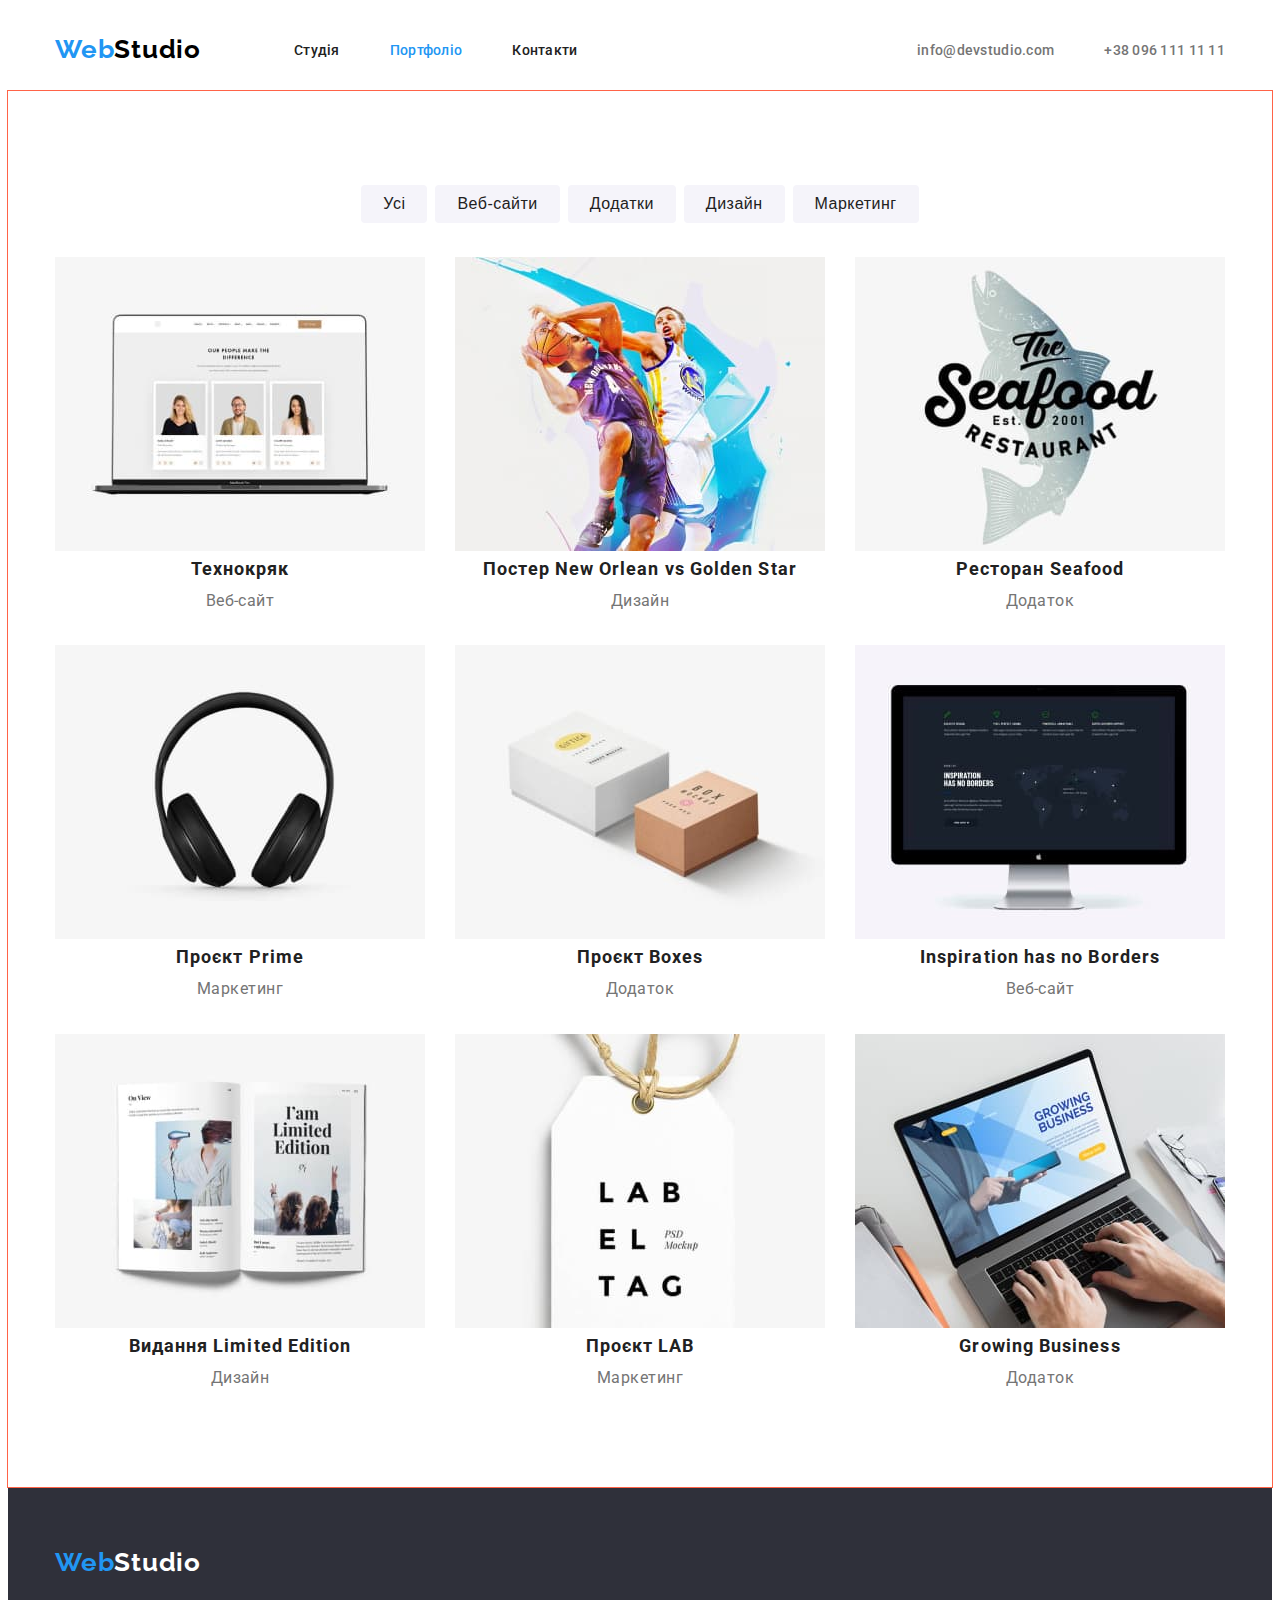
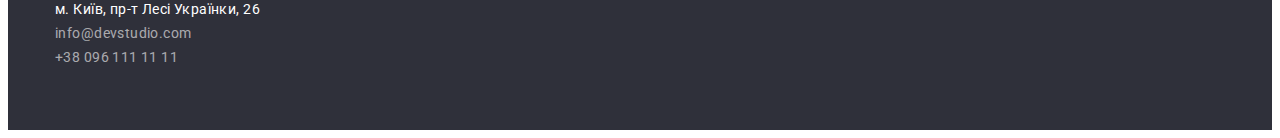
==== portfolio.html @ 8aa102b3 "first" ====
<!DOCTYPE html>
<html lang="en">
  <head>
    <meta charset="UTF-8" />
    <meta http-equiv="X-UA-Compatible" content="IE=edge" />
    <meta name="viewport" content="width=device-width, initial-scale=1.0" />
    <title>Portfolio</title>
    <style>
      @import url('https://fonts.googleapis.com/css2?family=Raleway:wght@700&family=Roboto:wght@400;500;700;900&display=swap');
    </style>
    <link rel="stylesheet" href="./css/style.css" />
  </head>
  <body>
    <!-- HEADER -->
    <header>
      <div class="container upper-flex-container">
        <nav class="navigation">
          <a class="logo-header" href="./test.html" lang="en"
            ><span class="logo-nav">Web</span>Studio</a
          >
          <ul class="nav-list">
            <li class="nav-items"><a class="nav-link" href="./index.html">Студія</a></li>
            <li class="nav-items">
              <a class="nav-link active" href="./portfolio.html">Портфоліо</a>
            </li>
            <li class="nav-items"><a class="nav-link" href="">Контакти</a></li>
          </ul>
        </nav>

        <address class="addres-upper">
          <ul class="addres-list-upper">
            <li class="addres-items-upper">
              <a class="addres-link-upper" href="mailto:info@devstudio.com">info@devstudio.com</a>
            </li>
            <li class="addres-items-upper">
              <a class="addres-link-upper" href="tel:+380961111111">+38 096 111 11 11</a>
            </li>
          </ul>
        </address>
      </div>
    </header>

    <main>
      <section class="section-portfolio">
        <div class="container">
          <ul class="btn-list">
            <li class="btn-items"><button class="btn" type="button">Усі</button></li>
            <li class="btn-items"><button class="btn" type="button">Веб-сайти</button></li>
            <li class="btn-items"><button class="btn" type="button">Додатки</button></li>
            <li class="btn-items"><button class="btn" type="button">Дизайн</button></li>
            <li class="btn-items"><button class="btn" type="button">Маркетинг</button></li>
          </ul>

          <ul class="cards-list">
            <li class="cards-items">
              <img class="cards-img" src="./img/tehnokrak(1).jpg" alt="" width="370">
              <h2 class="cards-header">Технокряк</h2>
              <p class="cards-txt">Веб-сайт</p>
            </li>
            <li class="cards-items">
              <img class="cards-img" src="./img/design(1).jpg" alt="" width="370">
              <h2 class="cards-header">Постер New Orlean vs Golden Star</h2>
              <p class="cards-txt">Дизайн</p>
            </li>
            <li class="cards-items">
              <img class="cards-img" src="./img/app(1).jpg" alt="" width="370">
              <h2 class="cards-header">Ресторан Seafood</h2>
              <p class="cards-txt">Додаток</p>
            </li>
            <li class="cards-items">
              <img class="cards-img" src="./img/marketin(1).jpg" alt="" width="370">
              <h2 class="cards-header">Проєкт Prime</h2>
              <p class="cards-txt">Маркетинг</p>
            </li>
            <li class="cards-items">
              <img class="cards-img" src="./img/box(1).jpg" alt="" width="370">
              <h2 class="cards-header">Проєкт Boxes</h2>
              <p class="cards-txt">Додаток</p>
            </li>
            <li class="cards-items">
              <img class="cards-img" src="./img/web-site(1).jpg" alt="" width="370">
              <h2 class="cards-header">Inspiration has no Borders</h2>
              <p class="cards-txt">Веб-сайт</p>
            </li>
            <li class="cards-items">
              <img class="cards-img" src="./img/book(1).jpg" alt="" width="370">
              <h2 class="cards-header">Видання Limited Edition</h2>
              <p class="cards-txt">Дизайн</p>
            </li>
            <li class="cards-items">
              <img class="cards-img" src="./img/proj(1).jpg" alt="" width="370">
              <h2 class="cards-header">Проєкт LAB</h2>
              <p class="cards-txt">Маркетинг</p>
            </li>
            <li class="cards-items">
              <img class="cards-img" src="./img/laptop(1).jpg" alt="" width="370">
              <h2 class="cards-header">Growing Business</h2>
              <p class="cards-txt">Додаток</p>
            </li>
          </ul>
        </div>
      </section>
    </main>

    <!-- FOOTER -->
    <footer class="footer">
      <div class="container">
        <a class="logo-footer" href="./index.html" lang="en"
          ><span class="logo-lower">Web</span>Studio</a
        >
        <address class="footer-addres">
          <p class="footer-addres-lower">м. Київ, пр-т Лесі Українки, 26</p>
          <ul class="footer-addres-list">
            <li class="footer-addres-items">
              <a class="footer-addres-link" href="mailto:info@devstudio.com">info@devstudio.com</a>
            </li>
            <li class="footer-addres-items">
              <a class="footer-addres-link" href="tel:+380961111111">+38 096 111 11 11</a>
            </li>
          </ul>
        </address>
      </div>
    </footer>
  </body>
</html>
---- css/style.css ----
html {
    box-sizing: border-box;
}
*,
*::before,
*::after {
    box-sizing: border-box;
}
h1,h2,h3,h4,h5,h6,p {
    margin: 0;
}


body {
    font-family: Roboto, sans-serif;
    font-style: normal;

}

ul {
    list-style-type: none;
    margin: 0;
    padding: 0;
}
button {
    margin: 0;
    padding: 0;
}
section {
    outline: 1px solid tomato;
}


:root {
    --main-color: #2196F3;
    --upper-logo-color: #000000;
    --sub-text-color: #757575;
    --main-text-color: #212121;
    --bg-main-color: #2F303A;
    --footer-addres-color: rgba(255, 255, 255, 0.6);
    --white-main-color: #ffffff;
    --bg-team-color: #F5F4FA;
}


.container {
    width: 1200px;
    padding-right: 15px;
    padding-left: 15px;
    margin-left: auto;
    margin-right: auto;
}


.hidden-title {
    position: absolute;
    width: 1px;
    height: 1px;
    margin: -1px;
    border: 0;
    padding: 0;
    white-space: nowrap;
    clip-path: inset(100%);
    clip: rect(0 0 0 0);
    overflow: hidden;
}

/* HEADER */
.logo-header {
    font-family: Raleway, sans-serif;
    font-style: normal;
    font-weight: 700;
    font-size: 26px;
    line-height: 1.2;
    letter-spacing: 0.03em;
    color: var(--upper-logo-color);
    text-decoration: none;
}
.logo-nav {
    font-family: Raleway, sans-serif;
    color: var(--main-color);
}

.upper-flex-container {
    display: flex;
    align-items: center;
}

.navigation {
    display: flex;
    align-items: center;
}

.nav-list {
    margin-left: 93px;
    display: flex;
    gap: 50px;
}
.nav-items {
    padding-top: 32px;
    padding-bottom: 32px;
}
.nav-link {
    text-decoration: none;
    margin: 0;
    font-weight: 500;
    font-size: 14px;
    line-height: 1.2;
    letter-spacing: 0.02em;
    color: var(--main-text-color);
}
.nav-link:focus,
.nav-link:hover {
    color: var(--main-color);
}
.active {
    color: var(--main-color);
}

.addres-upper {
    margin-left: auto;
}
.addres-list-upper {
    display: flex;
    gap: 50px;
}
.addres-items-upper{
    padding-top: 32px;
    padding-bottom: 32px;
}
.addres-link-upper {
    text-decoration: none;
    font-style: normal;
    font-weight: 500;
    font-size: 14px;
    line-height: 1.2;
    letter-spacing: 0.02em;
    color: var(--sub-text-color);
}
.addres-link-upper:focus,
.addres-link-upper:hover{
    color: var(--main-color);
}

/* HERO */
.section-hero {
    padding-top: 200px;
    padding-bottom: 200px;
    text-align: center;
    background: var(--bg-main-color);
}
.hero-title {
    margin-left: auto;
    margin-right: auto;
    margin-bottom: 30px;
    width: 696px;
    font-weight: 900;
    font-size: 44px;
    line-height: 1.5;
    letter-spacing: 0.06em;
    text-transform: uppercase;
    color: var(--white-main-color);
}
.hero-btn:focus,
.hero-btn {
    width: 216px;
    height: 50px;
    background-color: var(--main-color);
    color: var(--white-main-color);
    font-weight: 700;
    font-size: 16px;
    line-height: 1.8;
    letter-spacing: 0.06em;
    border-radius: 4px;
    cursor: pointer;
    border: none;
}

/* benefits */
.section-benefits {
    padding-top: 94px;
    padding-bottom: 94px;
}
.benefits-list {
    display: flex;
    gap: 30px ;
}

/* activity */
.section-activity {
    padding-bottom: 94px;
    text-align: center;
}
.activity-header {
    margin-bottom: 50px;
    font-weight: 700;
    font-size: 36px;
    line-height: 1.2;
    letter-spacing: 0.03em;
    color: var(--main-text-color);
}
.activity-list {
    display: flex;
    gap: 30px;
}
.activity-img{
    display: block;
    width: 100%;
    height: auto;
}


/* team */
.section-team {
    padding-top: 94px;
    padding-bottom: 94px;
    background-color: var(--bg-team-color);
}
.team-header {
    margin-bottom: 50px;
    text-align: center;
    font-weight: 700;
    font-size: 36px;
    line-height: 1.2;
    letter-spacing: 0.03em;
    color: var(--main-text-color);
}
.team-list {
    display: flex;
    gap: 30px;
}
.team-items {
    text-align: center;
}
.team-subheader {
    font-weight: 500;
    font-size: 16px;
    line-height: 1.2;
    letter-spacing: 0.03em;
    color: var(--main-text-color);
}
.team-txt {
    font-weight: 400;
    font-size: 16px;
    line-height: 1.2;
    letter-spacing: 0.03em;
    color: var(--sub-text-color);
}
.team-img {
    display: block;
    width: 100%;
    height: auto;
}

/* footer */
.footer {
    padding-top: 60px;
    padding-bottom: 60px;
    background: var(--bg-main-color);
}
.logo-footer {
    display: inline-block;
    margin-bottom: 20px;
    font-family: Raleway, sans-serif;
    font-style: normal;
    font-weight: 700;
    font-size: 26px;
    line-height: 1.2;
    letter-spacing: 0.03em;
    color: var(--white-main-color);
    text-decoration: none;
}
.logo-lower {
    font-family: Raleway, sans-serif;
    color: var(--main-color);
}
.footer-addres-lower {
    font-style: normal;
    font-weight: 400;
    font-size: 14px;
    line-height: 1.7;
    letter-spacing: 0.03em;
    color: var(--white-main-color);
}
.footer-addres-lower:focus
.footer-addres-lower:hover{
    color: var(--main-color);
}

.footer-addres-link {
    font-style: normal;
    text-decoration: none;
    font-weight: 400;
    font-size: 14px;
    line-height: 1.7;
    letter-spacing: 0.03em;
    color: var(--footer-addres-color);
}
.footer-addres-link:focus,
.footer-addres-link:hover{
    color: var(--main-color);
}


/* PORTFOLIO */
.section-portfolio {
    padding-top: 94px;
    padding-bottom: 94px;
}
/* BTN */
.btn-list {
    margin-bottom: 34px;
    display: flex;
    justify-content: center;
    gap: 8px;
}
.btn {
    padding: 6px 22px 6px 22px;
    background: var(--bg-team-color);
    border-radius: 4px;
    border: none;
    cursor: pointer;
    font-weight: 500;
    font-size: 16px;
    line-height: 1.6;
    text-align: center;
    letter-spacing: 0.03em;
    color: var(--main-text-color);
}
.btn:focus,
.btn:hover {
    background: var(--main-color);
    color: var(--white-main-color);
}
/* CARDS */
.cards-list {
    display: flex;
    gap: 30px;
    flex-wrap: wrap;
}
.cards-items {
    text-align: center;
    width: 370px;
}
.cards-img {
    display: block;
    width: 100%;
    height: auto;
}
.cards-header {
    font-weight: 700;
    font-size: 18px;
    line-height: 2;
    letter-spacing: 0.06em;
    color: var(--main-text-color)
}
.cards-txt {
    font-weight: 400;
    font-size: 16px;
    line-height: 1.8;
    letter-spacing: 0.03em;
    color: var(--sub-text-color);
}
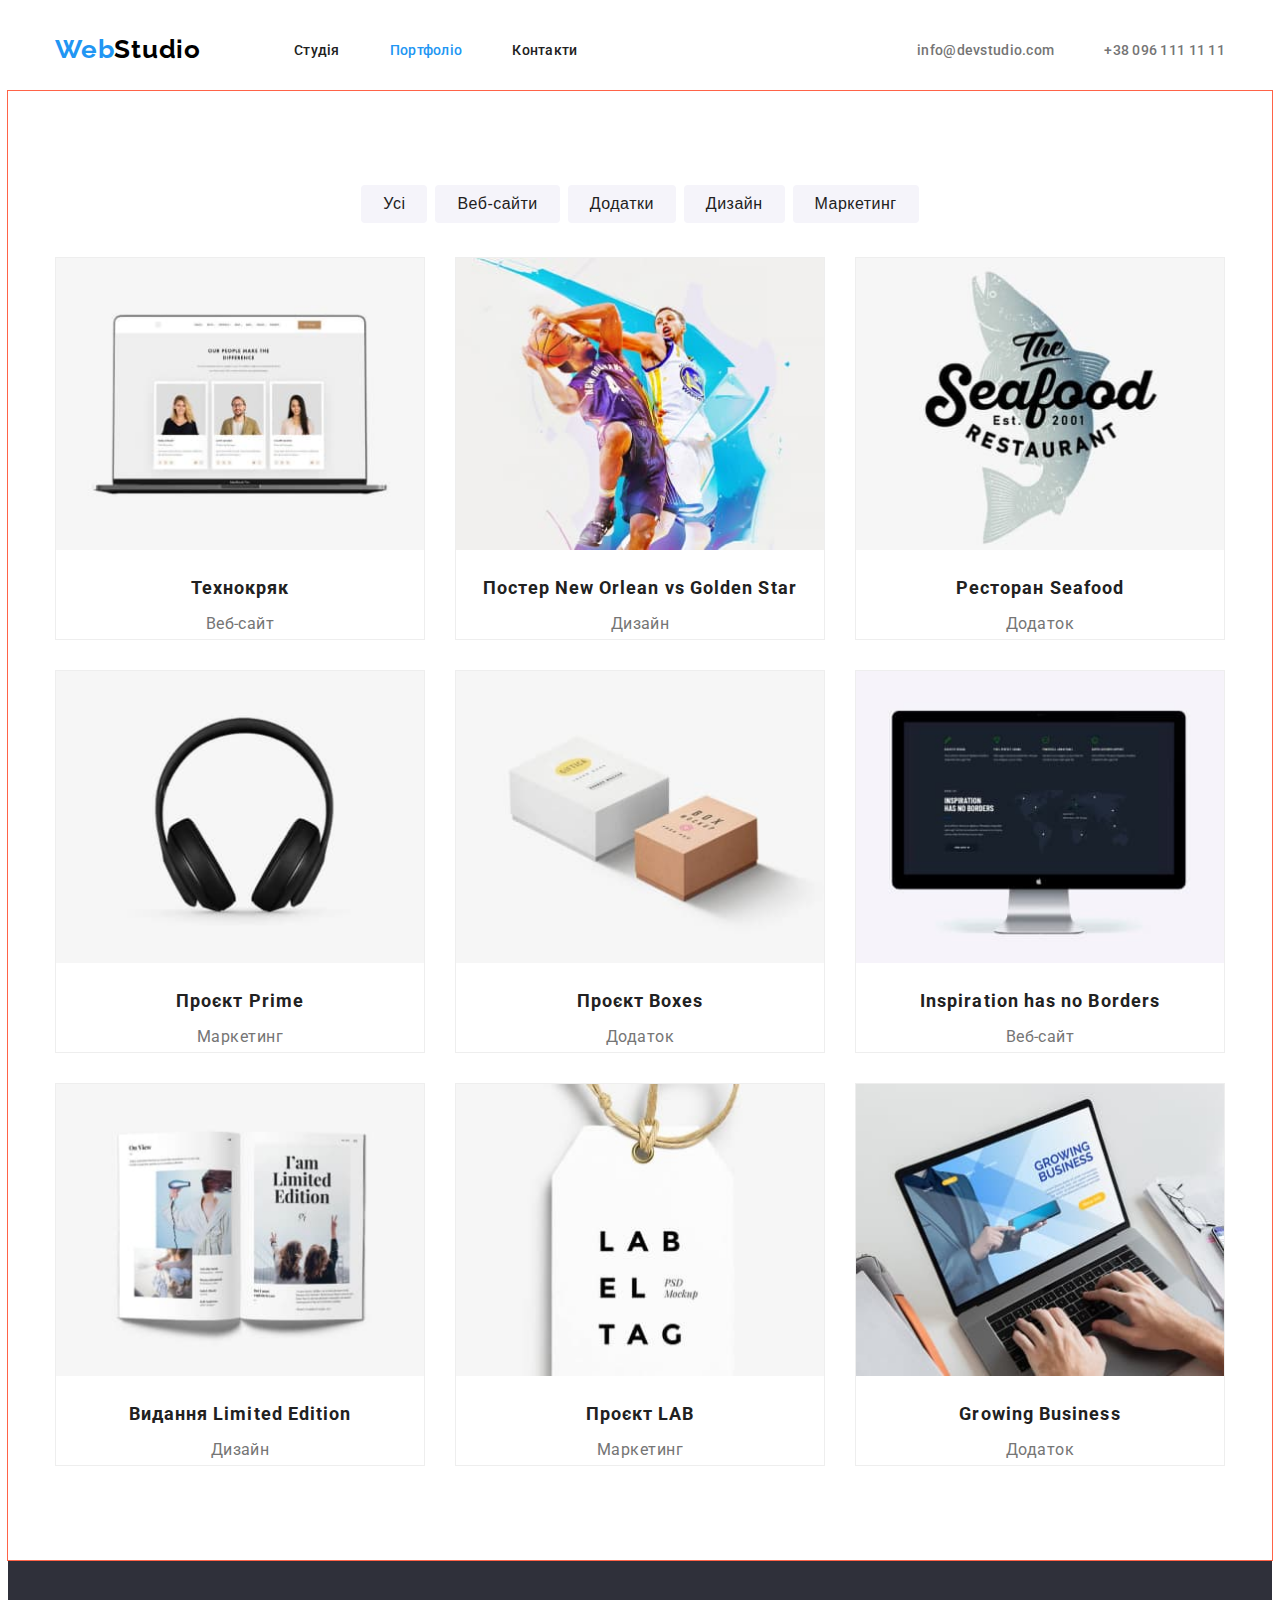
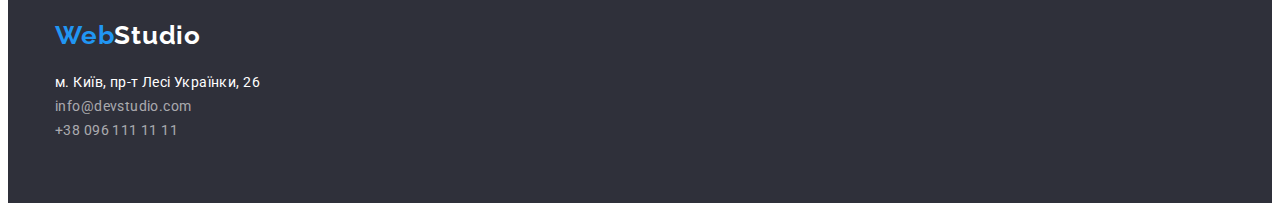
==== commit 6a9c5162: "wrapper" ====
--- a/portfolio.html
+++ b/portfolio.html
@@ -53,49 +53,67 @@
 
           <ul class="cards-list">
             <li class="cards-items">
-              <img class="cards-img" src="./img/tehnokrak(1).jpg" alt="" width="370">
-              <h2 class="cards-header">Технокряк</h2>
-              <p class="cards-txt">Веб-сайт</p>
+              <img class="cards-img" src="./img/tehnokrak(1).jpg" alt="" width="370" />
+              <div class="cards-wrapper">
+                <h2 class="cards-header">Технокряк</h2>
+                <p class="cards-txt">Веб-сайт</p>
+              </div>
             </li>
             <li class="cards-items">
-              <img class="cards-img" src="./img/design(1).jpg" alt="" width="370">
-              <h2 class="cards-header">Постер New Orlean vs Golden Star</h2>
-              <p class="cards-txt">Дизайн</p>
+              <img class="cards-img" src="./img/design(1).jpg" alt="" width="370" />
+              <div class="cards-wrapper">
+                <h2 class="cards-header">Постер New Orlean vs Golden Star</h2>
+                <p class="cards-txt">Дизайн</p>
+              </div>
             </li>
             <li class="cards-items">
-              <img class="cards-img" src="./img/app(1).jpg" alt="" width="370">
-              <h2 class="cards-header">Ресторан Seafood</h2>
-              <p class="cards-txt">Додаток</p>
+              <img class="cards-img" src="./img/app(1).jpg" alt="" width="370" />
+              <div class="cards-wrapper">
+                <h2 class="cards-header">Ресторан Seafood</h2>
+                <p class="cards-txt">Додаток</p>
+              </div>
             </li>
             <li class="cards-items">
-              <img class="cards-img" src="./img/marketin(1).jpg" alt="" width="370">
-              <h2 class="cards-header">Проєкт Prime</h2>
-              <p class="cards-txt">Маркетинг</p>
+              <img class="cards-img" src="./img/marketin(1).jpg" alt="" width="370" />
+              <div class="cards-wrapper">
+                <h2 class="cards-header">Проєкт Prime</h2>
+                <p class="cards-txt">Маркетинг</p>
+              </div>
             </li>
             <li class="cards-items">
-              <img class="cards-img" src="./img/box(1).jpg" alt="" width="370">
-              <h2 class="cards-header">Проєкт Boxes</h2>
-              <p class="cards-txt">Додаток</p>
+              <img class="cards-img" src="./img/box(1).jpg" alt="" width="370" />
+              <div class="cards-wrapper">
+                <h2 class="cards-header">Проєкт Boxes</h2>
+                <p class="cards-txt">Додаток</p>
+              </div>
             </li>
             <li class="cards-items">
-              <img class="cards-img" src="./img/web-site(1).jpg" alt="" width="370">
-              <h2 class="cards-header">Inspiration has no Borders</h2>
-              <p class="cards-txt">Веб-сайт</p>
+              <img class="cards-img" src="./img/web-site(1).jpg" alt="" width="370" />
+              <div class="cards-wrapper">
+                <h2 class="cards-header">Inspiration has no Borders</h2>
+                <p class="cards-txt">Веб-сайт</p>
+              </div>
             </li>
             <li class="cards-items">
-              <img class="cards-img" src="./img/book(1).jpg" alt="" width="370">
-              <h2 class="cards-header">Видання Limited Edition</h2>
-              <p class="cards-txt">Дизайн</p>
+              <img class="cards-img" src="./img/book(1).jpg" alt="" width="370" />
+              <div class="cards-wrapper">
+                <h2 class="cards-header">Видання Limited Edition</h2>
+                <p class="cards-txt">Дизайн</p>
+              </div>
             </li>
             <li class="cards-items">
-              <img class="cards-img" src="./img/proj(1).jpg" alt="" width="370">
-              <h2 class="cards-header">Проєкт LAB</h2>
-              <p class="cards-txt">Маркетинг</p>
+              <img class="cards-img" src="./img/proj(1).jpg" alt="" width="370" />
+              <div class="cards-wrapper">
+                <h2 class="cards-header">Проєкт LAB</h2>
+                <p class="cards-txt">Маркетинг</p>
+              </div>
             </li>
             <li class="cards-items">
-              <img class="cards-img" src="./img/laptop(1).jpg" alt="" width="370">
-              <h2 class="cards-header">Growing Business</h2>
-              <p class="cards-txt">Додаток</p>
+              <img class="cards-img" src="./img/laptop(1).jpg" alt="" width="370" />
+              <div class="cards-wrapper">
+                <h2 class="cards-header">Growing Business</h2>
+                <p class="cards-txt">Додаток</p>
+              </div>
             </li>
           </ul>
         </div>
--- a/css/style.css
+++ b/css/style.css
@@ -40,6 +40,7 @@
     --footer-addres-color: rgba(255, 255, 255, 0.6);
     --white-main-color: #ffffff;
     --bg-team-color: #F5F4FA;
+    --hero-bg-color: #C4C4C4;
 }
 
 
@@ -147,7 +148,8 @@
     padding-top: 200px;
     padding-bottom: 200px;
     text-align: center;
-    background: var(--bg-main-color);
+    background: url(../img/mainBg.jpg);
+    background-color: var(--hero-bg-color);
 }
 .hero-title {
     margin-left: auto;
@@ -229,8 +231,16 @@
     display: flex;
     gap: 30px;
 }
+.team-wrapper {
+    padding-top: 30px;
+}
 .team-items {
-    text-align: center;
+    border-radius: 0px 0px 4px 4px;
+    box-shadow: 0px 1px 3px rgba(0, 0, 0, 0.12),
+    0px 1px 1px rgba(0, 0, 0, 0.14),
+    0px 2px 1px rgba(0, 0, 0, 0.2);
+    text-align: center;
+    background: var(--white-main-color);
 }
 .team-subheader {
     font-weight: 500;
@@ -240,6 +250,7 @@
     color: var(--main-text-color);
 }
 .team-txt {
+    margin-top: 10px;
     font-weight: 400;
     font-size: 16px;
     line-height: 1.2;
@@ -339,8 +350,12 @@
     flex-wrap: wrap;
 }
 .cards-items {
+    border: 1px solid #EEEEEE;
     text-align: center;
     width: 370px;
+}
+.cards-wrapper {
+    padding-top: 20px;
 }
 .cards-img {
     display: block;
@@ -355,6 +370,7 @@
     color: var(--main-text-color)
 }
 .cards-txt {
+    margin-top: 4px;
     font-weight: 400;
     font-size: 16px;
     line-height: 1.8;
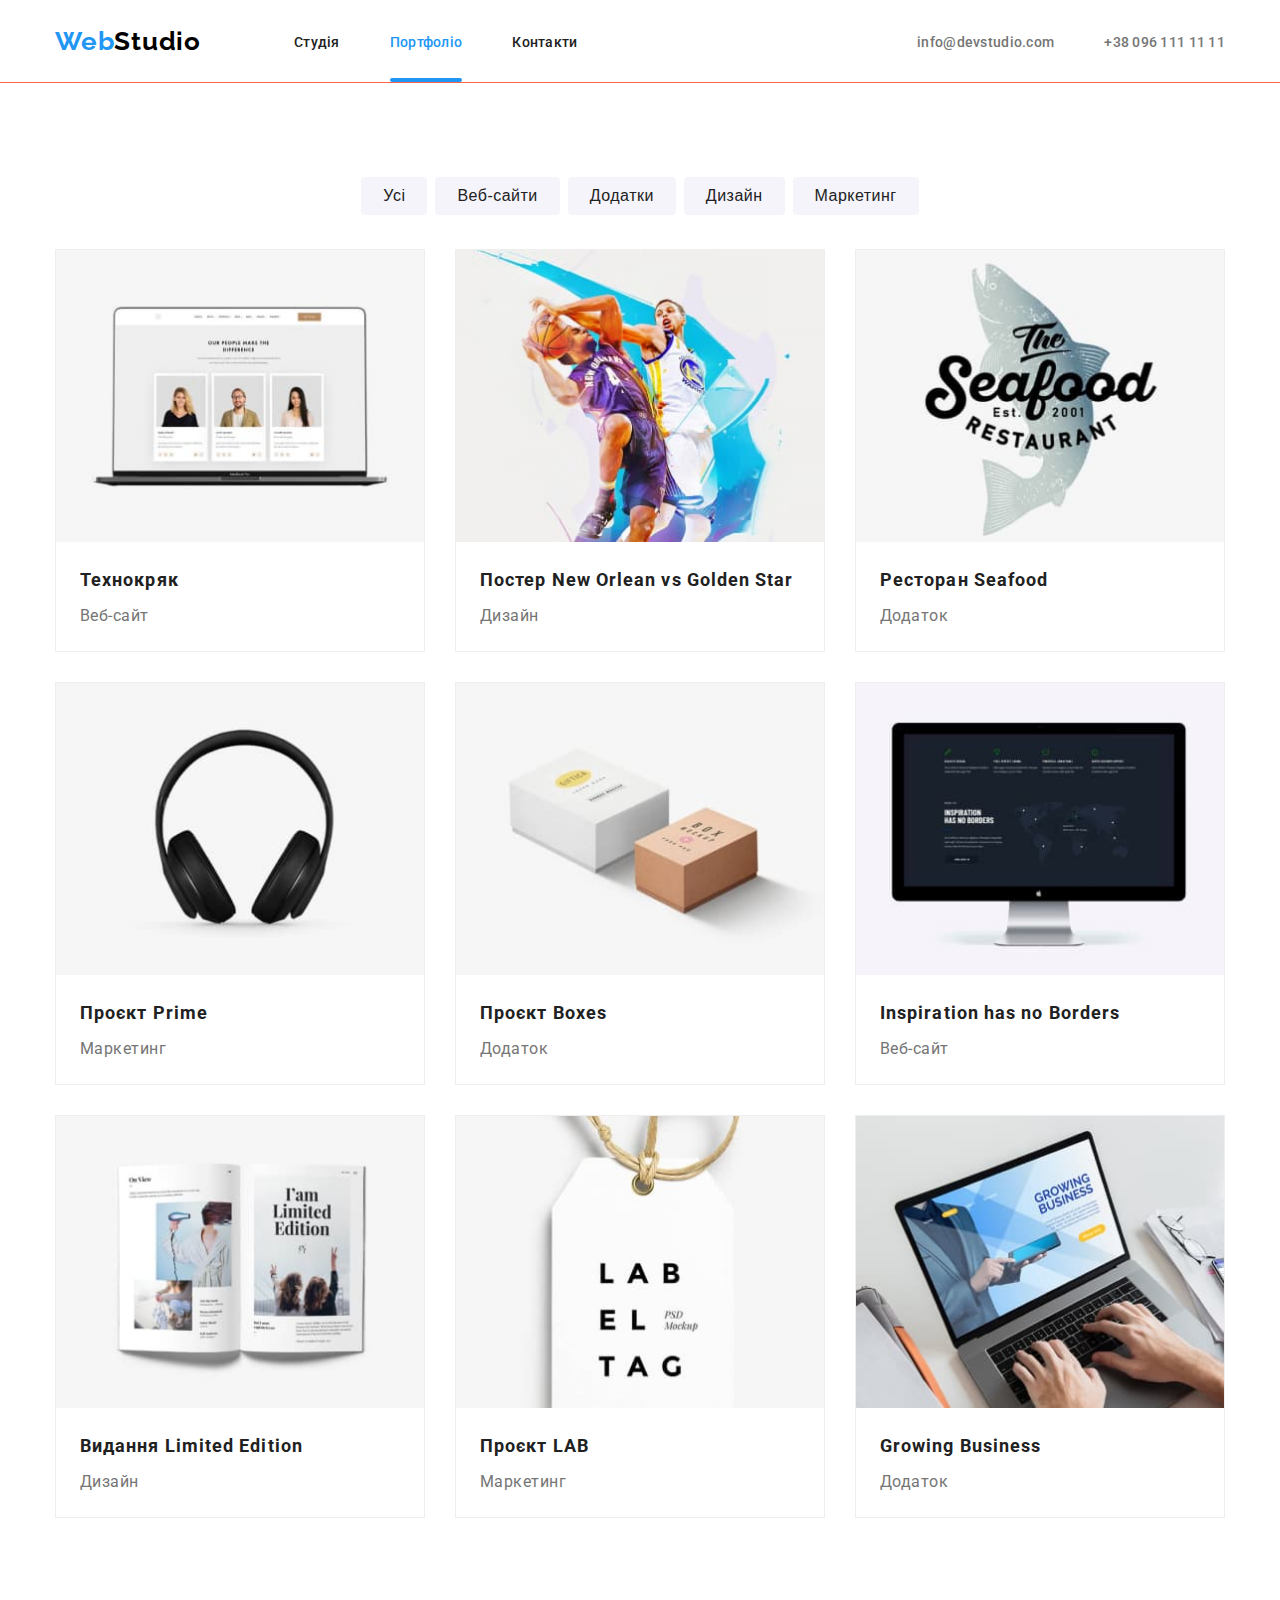
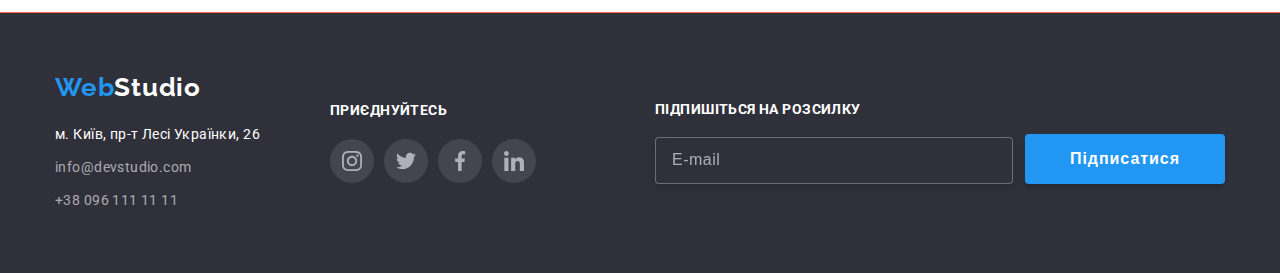
==== commit 5c85fea4: "22:02" ====
--- a/portfolio.html
+++ b/portfolio.html
@@ -122,21 +122,67 @@
 
     <!-- FOOTER -->
     <footer class="footer">
-      <div class="container">
-        <a class="logo-footer" href="./index.html" lang="en"
-          ><span class="logo-lower">Web</span>Studio</a
-        >
-        <address class="footer-addres">
-          <p class="footer-addres-lower">м. Київ, пр-т Лесі Українки, 26</p>
-          <ul class="footer-addres-list">
-            <li class="footer-addres-items">
-              <a class="footer-addres-link" href="mailto:info@devstudio.com">info@devstudio.com</a>
+      <div class="container footer-container">
+        <div class="addres-wrapper">
+          <a class="logo-footer" href="./index.html" lang="en"
+            ><span class="logo-lower">Web</span>Studio</a
+          >
+          <address class="footer-addres">
+            <p class="footer-addres-lower">м. Київ, пр-т Лесі Українки, 26</p>
+            <ul class="footer-addres-list">
+              <li class="footer-addres-items">
+                <a class="footer-addres-link" href="mailto:info@devstudio.com"
+                  >info@devstudio.com</a
+                >
+              </li>
+              <li class="footer-addres-items">
+                <a class="footer-addres-link" href="tel:+380961111111">+38 096 111 11 11</a>
+              </li>
+            </ul>
+          </address>
+        </div>
+
+        <div class="social-wrapper">
+          <p class="social-header">приєднуйтесь</p>
+          <ul class="icon-list">
+            <li class="icon-items">
+              <a class="icon-linck" href="">
+                <svg class="icon-svg">
+                  <use href="./img/symbol-defs.svg#icon-instagram-1"></use>
+                </svg>
+              </a>
             </li>
-            <li class="footer-addres-items">
-              <a class="footer-addres-link" href="tel:+380961111111">+38 096 111 11 11</a>
+            <li class="icon-items">
+              <a class="icon-linck" href="">
+                <svg class="icon-svg">
+                  <use href="./img/symbol-defs.svg#icon-twitter-1"></use>
+                </svg>
+              </a>
+            </li>
+            <li class="icon-items">
+              <a class="icon-linck" href="">
+                <svg class="icon-svg">
+                  <use href="./img/symbol-defs.svg#icon-facebook-1"></use>
+                </svg>
+              </a>
+            </li>
+            <li class="icon-items">
+              <a class="icon-linck" href="">
+                <svg class="icon-svg">
+                  <use href="./img/symbol-defs.svg#icon-linkedin-1"></use>
+                </svg>
+              </a>
             </li>
           </ul>
-        </address>
+        </div>
+
+        <div class="form-wrapper">
+          <div class="modal-mail block">
+            <label class="label-form" for="mail">Підпишіться на розсилку</label>
+            <input class="input-form" type="email" name="mail" id="mail" placeholder="E-mail" />
+          </div>
+          <button class="form-btn" type="submit">Підписатися</button>
+        </div>
       </div>
     </footer>
   </body>
--- a/css/style.css
+++ b/css/style.css
@@ -1,384 +1,668 @@
 html {
-    box-sizing: border-box;
-}
+  box-sizing: border-box;
+}
+
 *,
 *::before,
 *::after {
-    box-sizing: border-box;
-}
-h1,h2,h3,h4,h5,h6,p {
-    margin: 0;
+  box-sizing: border-box;
+}
+
+h1,
+h2,
+h3,
+h4,
+h5,
+h6,
+p {
+  margin: 0;
 }
 
 
 body {
-    font-family: Roboto, sans-serif;
-    font-style: normal;
+  font-family: Roboto, sans-serif;
+  font-style: normal;
+  margin: 0;
 
 }
 
 ul {
-    list-style-type: none;
-    margin: 0;
-    padding: 0;
-}
+  list-style-type: none;
+  margin: 0;
+  padding: 0;
+}
+
 button {
-    margin: 0;
-    padding: 0;
-}
+  margin: 0;
+  padding: 0;
+}
+
 section {
-    outline: 1px solid tomato;
+  outline: 1px solid tomato;
 }
 
 
 :root {
-    --main-color: #2196F3;
-    --upper-logo-color: #000000;
-    --sub-text-color: #757575;
-    --main-text-color: #212121;
-    --bg-main-color: #2F303A;
-    --footer-addres-color: rgba(255, 255, 255, 0.6);
-    --white-main-color: #ffffff;
-    --bg-team-color: #F5F4FA;
-    --hero-bg-color: #C4C4C4;
+  --main-color: #2196F3;
+  --upper-logo-color: #000000;
+  --sub-text-color: #757575;
+  --main-text-color: #212121;
+  --bg-main-color: #2F303A;
+  --footer-addres-color: rgba(255, 255, 255, 0.6);
+  --white-main-color: #ffffff;
+  --bg-team-color: #F5F4FA;
+  --hero-bg-color: #C4C4C4;
+  --backdrop-bg-color: rgba(0, 0, 0, 0.2);
+  --hover-btn-color: #188CE8;
+  --icon-colr: #afb1b8;
+  --footer-bg-svg: rgba(255, 255, 255, 0.1);
 }
 
 
 .container {
-    width: 1200px;
-    padding-right: 15px;
-    padding-left: 15px;
-    margin-left: auto;
-    margin-right: auto;
+  width: 1200px;
+  padding-right: 15px;
+  padding-left: 15px;
+  margin-left: auto;
+  margin-right: auto;
 }
 
 
 .hidden-title {
-    position: absolute;
-    width: 1px;
-    height: 1px;
-    margin: -1px;
-    border: 0;
-    padding: 0;
-    white-space: nowrap;
-    clip-path: inset(100%);
-    clip: rect(0 0 0 0);
-    overflow: hidden;
+  position: absolute;
+  width: 1px;
+  height: 1px;
+  margin: -1px;
+  border: 0;
+  padding: 0;
+  white-space: nowrap;
+  clip-path: inset(100%);
+  clip: rect(0 0 0 0);
+  overflow: hidden;
 }
 
 /* HEADER */
 .logo-header {
-    font-family: Raleway, sans-serif;
-    font-style: normal;
-    font-weight: 700;
-    font-size: 26px;
-    line-height: 1.2;
-    letter-spacing: 0.03em;
-    color: var(--upper-logo-color);
-    text-decoration: none;
-}
+  font-family: Raleway, sans-serif;
+  font-style: normal;
+  font-weight: 700;
+  font-size: 26px;
+  line-height: 1.2;
+  letter-spacing: 0.03em;
+  color: var(--upper-logo-color);
+  text-decoration: none;
+}
+
 .logo-nav {
-    font-family: Raleway, sans-serif;
-    color: var(--main-color);
+  font-family: Raleway, sans-serif;
+  color: var(--main-color);
 }
 
 .upper-flex-container {
-    display: flex;
-    align-items: center;
+  display: flex;
+  align-items: center;
 }
 
 .navigation {
-    display: flex;
-    align-items: center;
+  display: flex;
+  align-items: center;
 }
 
 .nav-list {
-    margin-left: 93px;
-    display: flex;
-    gap: 50px;
-}
-.nav-items {
-    padding-top: 32px;
-    padding-bottom: 32px;
-}
+  margin-left: 93px;
+  display: flex;
+  gap: 50px;
+}
+
 .nav-link {
-    text-decoration: none;
-    margin: 0;
-    font-weight: 500;
-    font-size: 14px;
-    line-height: 1.2;
-    letter-spacing: 0.02em;
-    color: var(--main-text-color);
-}
+  position: relative;
+  padding-top: 32px;
+  padding-bottom: 32px;
+  text-decoration: none;
+  margin: 0;
+  font-weight: 500;
+  font-size: 14px;
+  line-height: 1.2;
+  letter-spacing: 0.02em;
+  color: var(--main-text-color);
+}
+.active::before {
+  content:'';
+  position: absolute;
+  width: 100%;
+  height: 4px;
+  bottom: 0;
+  left: 0;
+  background: var(--main-color);
+  border-radius: 2px;
+}
+
 .nav-link:focus,
 .nav-link:hover {
-    color: var(--main-color);
-}
+  color: var(--main-color);
+}
+
 .active {
-    color: var(--main-color);
+  color: var(--main-color);
 }
 
 .addres-upper {
-    margin-left: auto;
-}
+  margin-left: auto;
+}
+
 .addres-list-upper {
-    display: flex;
-    gap: 50px;
-}
-.addres-items-upper{
-    padding-top: 32px;
-    padding-bottom: 32px;
-}
+  display: flex;
+  gap: 50px;
+}
+
+.addres-items-upper {
+  padding-top: 32px;
+  padding-bottom: 32px;
+}
+
 .addres-link-upper {
-    text-decoration: none;
-    font-style: normal;
-    font-weight: 500;
-    font-size: 14px;
-    line-height: 1.2;
-    letter-spacing: 0.02em;
-    color: var(--sub-text-color);
-}
+  text-decoration: none;
+  font-style: normal;
+  font-weight: 500;
+  font-size: 14px;
+  line-height: 1.2;
+  letter-spacing: 0.02em;
+  color: var(--sub-text-color);
+}
+
 .addres-link-upper:focus,
-.addres-link-upper:hover{
-    color: var(--main-color);
+.addres-link-upper:hover {
+  color: var(--main-color);
 }
 
 /* HERO */
-.section-hero {
-    padding-top: 200px;
-    padding-bottom: 200px;
-    text-align: center;
-    background: url(../img/mainBg.jpg);
-    background-color: var(--hero-bg-color);
-}
+.section-hero{
+  max-width: 1600px;
+  margin: 0 auto;
+  padding-top: 200px;
+  padding-bottom: 200px;
+  text-align: center;
+  background: url(../img/mainBg.jpg);
+  background-repeat: no-repeat;
+  background-position: center;
+  background-size: cover;
+  background-color: var(--hero-bg-color);
+}
+
 .hero-title {
-    margin-left: auto;
-    margin-right: auto;
-    margin-bottom: 30px;
-    width: 696px;
-    font-weight: 900;
-    font-size: 44px;
-    line-height: 1.5;
-    letter-spacing: 0.06em;
-    text-transform: uppercase;
-    color: var(--white-main-color);
-}
+  margin-left: auto;
+  margin-right: auto;
+  margin-bottom: 30px;
+  width: 696px;
+  font-weight: 900;
+  font-size: 44px;
+  line-height: 1.5;
+  letter-spacing: 0.06em;
+  text-transform: uppercase;
+  color: var(--white-main-color);
+}
+
 .hero-btn:focus,
+.hero-btn:hover {
+  background: var(--hover-btn-color);
+}
 .hero-btn {
-    width: 216px;
-    height: 50px;
-    background-color: var(--main-color);
-    color: var(--white-main-color);
-    font-weight: 700;
-    font-size: 16px;
-    line-height: 1.8;
-    letter-spacing: 0.06em;
-    border-radius: 4px;
-    cursor: pointer;
-    border: none;
+  width: 216px;
+  height: 50px;
+  background-color: var(--main-color);
+  color: var(--white-main-color);
+  font-weight: 700;
+  font-size: 16px;
+  line-height: 1.8;
+  letter-spacing: 0.06em;
+  border-radius: 4px;
+  cursor: pointer;
+  border: none;
 }
 
 /* benefits */
 .section-benefits {
-    padding-top: 94px;
-    padding-bottom: 94px;
-}
+  padding-top: 94px;
+  padding-bottom: 94px;
+}
+
 .benefits-list {
-    display: flex;
-    gap: 30px ;
+  display: flex;
+  gap: 30px;
 }
 
 /* activity */
 .section-activity {
-    padding-bottom: 94px;
-    text-align: center;
-}
+  padding-bottom: 94px;
+  text-align: center;
+}
+
 .activity-header {
-    margin-bottom: 50px;
-    font-weight: 700;
-    font-size: 36px;
-    line-height: 1.2;
-    letter-spacing: 0.03em;
-    color: var(--main-text-color);
-}
+  margin-bottom: 50px;
+  font-weight: 700;
+  font-size: 36px;
+  line-height: 1.2;
+  letter-spacing: 0.03em;
+  color: var(--main-text-color);
+}
+
 .activity-list {
-    display: flex;
-    gap: 30px;
-}
-.activity-img{
-    display: block;
-    width: 100%;
-    height: auto;
+  display: flex;
+  gap: 30px;
+}
+
+.activity-img {
+  display: block;
+  width: 100%;
+  height: auto;
 }
 
 
 /* team */
 .section-team {
-    padding-top: 94px;
-    padding-bottom: 94px;
-    background-color: var(--bg-team-color);
-}
+  padding-top: 94px;
+  padding-bottom: 94px;
+  background-color: var(--bg-team-color);
+}
+
 .team-header {
-    margin-bottom: 50px;
-    text-align: center;
-    font-weight: 700;
-    font-size: 36px;
-    line-height: 1.2;
-    letter-spacing: 0.03em;
-    color: var(--main-text-color);
-}
+  margin-bottom: 50px;
+  text-align: center;
+  font-weight: 700;
+  font-size: 36px;
+  line-height: 1.2;
+  letter-spacing: 0.03em;
+  color: var(--main-text-color);
+}
+
 .team-list {
-    display: flex;
-    gap: 30px;
-}
+  display: flex;
+  gap: 30px;
+}
+
 .team-wrapper {
-    padding-top: 30px;
-}
+  padding: 30px 32px 30px 32px;
+}
+
+.team-img {
+  display: block;
+  width: 100%;
+  height: auto;
+}
+
 .team-items {
-    border-radius: 0px 0px 4px 4px;
-    box-shadow: 0px 1px 3px rgba(0, 0, 0, 0.12),
+  border-radius: 0px 0px 4px 4px;
+  box-shadow: 0px 1px 3px rgba(0, 0, 0, 0.12),
     0px 1px 1px rgba(0, 0, 0, 0.14),
     0px 2px 1px rgba(0, 0, 0, 0.2);
-    text-align: center;
-    background: var(--white-main-color);
-}
+  text-align: center;
+  background: var(--white-main-color);
+}
+
 .team-subheader {
-    font-weight: 500;
-    font-size: 16px;
-    line-height: 1.2;
-    letter-spacing: 0.03em;
-    color: var(--main-text-color);
-}
+  font-weight: 500;
+  font-size: 16px;
+  line-height: 1.2;
+  letter-spacing: 0.03em;
+  color: var(--main-text-color);
+}
+
 .team-txt {
-    margin-top: 10px;
-    font-weight: 400;
-    font-size: 16px;
-    line-height: 1.2;
-    letter-spacing: 0.03em;
-    color: var(--sub-text-color);
-}
-.team-img {
-    display: block;
-    width: 100%;
-    height: auto;
-}
+  margin-top: 10px;
+  font-weight: 400;
+  font-size: 16px;
+  line-height: 1.2;
+  letter-spacing: 0.03em;
+  color: var(--sub-text-color);
+}
+
+.team-icon-list {
+  margin-top: 16px;
+  display: flex;
+  gap: 10px;
+  justify-content: center;
+  align-items: center;
+}
+.icon-linck {
+  display: flex;
+  justify-content: center;
+  align-items: center;
+  width: 44px;
+  height: 44px;
+  border-radius: 50%;
+  color: var(--icon-colr);
+  /* background-color: var(--white-main-color); */
+}
+.icon-linck:focus,
+.icon-linck:hover {
+  background-color: var(--main-color);
+  color: var(--white-main-color);
+}
+
+.icon-svg {
+  width: 20px;
+  height: 20px;
+  fill: currentColor;
+}
+
+
 
 /* footer */
 .footer {
-    padding-top: 60px;
-    padding-bottom: 60px;
-    background: var(--bg-main-color);
-}
+  padding-top: 60px;
+  padding-bottom: 60px;
+  background: var(--bg-main-color);
+}
+.footer-container {
+  display: flex;
+  align-items: center;
+}
+
 .logo-footer {
-    display: inline-block;
-    margin-bottom: 20px;
-    font-family: Raleway, sans-serif;
-    font-style: normal;
-    font-weight: 700;
-    font-size: 26px;
-    line-height: 1.2;
-    letter-spacing: 0.03em;
-    color: var(--white-main-color);
-    text-decoration: none;
-}
+  display: inline-block;
+  font-family: Raleway, sans-serif;
+  font-style: normal;
+  font-weight: 700;
+  font-size: 26px;
+  line-height: 1.2;
+  letter-spacing: 0.03em;
+  color: var(--white-main-color);
+  text-decoration: none;
+}
+
 .logo-lower {
-    font-family: Raleway, sans-serif;
-    color: var(--main-color);
-}
+  font-family: Raleway, sans-serif;
+  color: var(--main-color);
+}
+
 .footer-addres-lower {
-    font-style: normal;
-    font-weight: 400;
-    font-size: 14px;
-    line-height: 1.7;
-    letter-spacing: 0.03em;
-    color: var(--white-main-color);
-}
-.footer-addres-lower:focus
-.footer-addres-lower:hover{
-    color: var(--main-color);
+  margin-top: 20px;
+  font-style: normal;
+  font-weight: 400;
+  font-size: 14px;
+  line-height: 1.7;
+  letter-spacing: 0.03em;
+  color: var(--white-main-color);
+}
+
+.footer-addres-lower:focus .footer-addres-lower:hover {
+  color: var(--main-color);
 }
 
 .footer-addres-link {
-    font-style: normal;
-    text-decoration: none;
-    font-weight: 400;
-    font-size: 14px;
-    line-height: 1.7;
-    letter-spacing: 0.03em;
-    color: var(--footer-addres-color);
-}
+  margin-top: 9px;
+  display: block;
+  font-style: normal;
+  text-decoration: none;
+  font-weight: 400;
+  font-size: 14px;
+  line-height: 1.7;
+  letter-spacing: 0.03em;
+  color: var(--footer-addres-color);
+}
+
 .footer-addres-link:focus,
-.footer-addres-link:hover{
-    color: var(--main-color);
-}
+.footer-addres-link:hover {
+  color: var(--main-color);
+}
+
+.social-wrapper {
+  margin-left: 70px;
+}
+.social-header {
+  font-weight: 700;
+  font-size: 14px;
+  line-height: 1.2;
+  letter-spacing: 0.03em;
+  text-transform: uppercase;
+  color: var(--white-main-color);
+}
+.icon-list {
+  display: flex;
+}
+.icon-list {
+  margin-top: 20px;
+  display: flex;
+  gap: 10px;
+  align-items: center;
+}
+
+.icon-linck {
+    display: flex;
+    justify-content: center;
+    align-items: center;
+    width: 44px;
+    height: 44px;
+    border-radius: 50%;
+    color: var(--icon-colr);
+    background-color: var(--footer-bg-svg);
+}
+
+.form-wrapper {
+  margin-left: auto;
+  display: flex;
+  align-items: flex-end;
+  gap: 12px;
+}
+.label-form {
+  font-weight: 700;
+  font-size: 14px;
+  line-height: 1.2;
+  letter-spacing: 0.03em;
+  text-transform: uppercase;
+  color: var(--white-main-color);
+}
+.input-form {
+  margin-top: 20px;
+  padding: 15px 0 15px 16px;
+  border: 1px solid rgba(255, 255, 255, 0.3);
+  filter: drop-shadow(0px 4px 4px rgba(0, 0, 0, 0.15));
+  border-radius: 4px;
+  background-color: var(--bg-main-color);
+  width: 358px;
+}
+.input-form::placeholder {
+  font-weight: 400;
+  font-size: 16px;
+  line-height: 1.3;
+  letter-spacing: 0.03em;
+  color: rgba(255, 255, 255, 0.6);
+}
+
+.form-btn {
+  width: 200px;
+  height: 50px;
+  background: var(--main-color);
+  box-shadow: 0px 4px 4px rgba(0, 0, 0, 0.15);
+  border-radius: 4px;
+  border: none;
+  cursor: pointer;
+  font-weight: 700;
+  font-size: 16px;
+  line-height: 30px;
+  letter-spacing: 0.06em;
+  color: var(--white-main-color);
+}
+
 
 
 /* PORTFOLIO */
 .section-portfolio {
-    padding-top: 94px;
-    padding-bottom: 94px;
-}
+  padding-top: 94px;
+  padding-bottom: 94px;
+}
+
 /* BTN */
 .btn-list {
-    margin-bottom: 34px;
-    display: flex;
-    justify-content: center;
-    gap: 8px;
-}
+  margin-bottom: 34px;
+  display: flex;
+  justify-content: center;
+  gap: 8px;
+}
+
 .btn {
-    padding: 6px 22px 6px 22px;
-    background: var(--bg-team-color);
-    border-radius: 4px;
-    border: none;
-    cursor: pointer;
-    font-weight: 500;
-    font-size: 16px;
-    line-height: 1.6;
-    text-align: center;
-    letter-spacing: 0.03em;
-    color: var(--main-text-color);
-}
+  padding: 6px 22px 6px 22px;
+  background: var(--bg-team-color);
+  border-radius: 4px;
+  border: none;
+  cursor: pointer;
+  font-weight: 500;
+  font-size: 16px;
+  line-height: 1.6;
+  text-align: center;
+  letter-spacing: 0.03em;
+  color: var(--main-text-color);
+}
+
 .btn:focus,
 .btn:hover {
-    background: var(--main-color);
-    color: var(--white-main-color);
-}
+  background: var(--main-color);
+  color: var(--white-main-color);
+}
+
 /* CARDS */
 .cards-list {
-    display: flex;
-    gap: 30px;
-    flex-wrap: wrap;
-}
+  display: flex;
+  gap: 30px;
+  flex-wrap: wrap;
+}
+
 .cards-items {
-    border: 1px solid #EEEEEE;
-    text-align: center;
-    width: 370px;
-}
+  border: 1px solid #EEEEEE;
+  width: 370px;
+}
+
 .cards-wrapper {
-    padding-top: 20px;
-}
+  padding-top: 20px;
+  padding-left: 24px;
+  padding-bottom: 20px;
+}
+
 .cards-img {
-    display: block;
-    width: 100%;
-    height: auto;
-}
+  display: block;
+  width: 100%;
+  height: auto;
+}
+
 .cards-header {
-    font-weight: 700;
-    font-size: 18px;
-    line-height: 2;
-    letter-spacing: 0.06em;
-    color: var(--main-text-color)
-}
+  font-weight: 700;
+  font-size: 18px;
+  line-height: 2;
+  letter-spacing: 0.06em;
+  color: var(--main-text-color)
+}
+
 .cards-txt {
-    margin-top: 4px;
-    font-weight: 400;
-    font-size: 16px;
-    line-height: 1.8;
-    letter-spacing: 0.03em;
-    color: var(--sub-text-color);
-}
-
-
-
-
-
+  margin-top: 4px;
+  font-weight: 400;
+  font-size: 16px;
+  line-height: 1.8;
+  letter-spacing: 0.03em;
+  color: var(--sub-text-color);
+}
+
+/* MODAL */
+.backdrop {
+  top: 0;
+  left: 0;
+  width: 100%;
+  height: 100%;
+  background: var(--backdrop-bg-color);
+}
+.modal-wrapper {
+  padding: 40px;
+  width: 528px;
+  border-radius: 4px;
+  background: var(--white-main-color);
+  box-shadow: 0px 1px 3px rgba(0, 0, 0, 0.12),
+  0px 1px 1px rgba(0, 0, 0, 0.14),
+  0px 2px 1px rgba(0, 0, 0, 0.2);
+  /* top: 50%;
+  left: 50%;
+  transform: translate(-50%, -50%); */
+}
+.modal-header {
+  margin-bottom: 12px;
+  font-weight: 700;
+  font-size: 20px;
+  line-height: 1.1;
+  text-align: center;
+  letter-spacing: 0.03em;
+  color: var(--main-text-color);
+}
+
+.block {
+  /* position: relative; */
+  display: flex;
+  flex-direction: column;
+}
+
+.label {
+  /* position: absolute;
+  transform: translateY(-100%); */
+  margin-bottom: 4px;
+  color: var(--sub-text-color);
+}
+.input {
+  margin-bottom: 10px;
+  border: 1px solid rgba(33, 33, 33, 0.2);
+  border-radius: 4px;
+}
+/* .input:focus+ .label {
+  color:var(--main-color);
+}  */
+
+
+.textarea {
+  margin-bottom: 20px;
+  resize: none;
+  padding: 12px 16px 12px 16px;
+  border: 1px solid rgba(33, 33, 33, 0.2);
+  border-radius: 4px;
+  font-weight: 400;
+  font-size: 12px;
+  line-height: 14px;
+  letter-spacing: 0.01em;
+  color: rgba(117, 117, 117, 0.5);
+}
+
+
+.modal-checkbox {
+  margin-bottom: 30px;
+  display: flex;
+  align-items: center;
+  justify-content: center;
+}
+
+.label-checkbox {
+  font-weight: 400;
+  font-size: 14px;
+  line-height: 1.7;
+  letter-spacing: 0.03em;
+  color: var(--sub-text-color);
+}
+.checkbox-span {
+  text-decoration-line: underline;
+  color: var(--main-color);
+}
+
+.modal-btn:focus,
+.modal-btn:hover {
+  background: var(--hover-btn-color);
+}
+.modal-btn {
+  display: block;
+  margin: 0 auto;
+  width: 200px;
+  height: 50px;  
+  background: var(--main-color);
+  box-shadow: 0px 4px 4px rgba(0, 0, 0, 0.15);
+  border-radius: 4px;
+  border: none;
+  cursor: pointer;
+  font-weight: 700;
+  font-size: 16px;
+  line-height: 1.8;
+  letter-spacing: 0.06em;
+  color: var(--white-main-color);
+}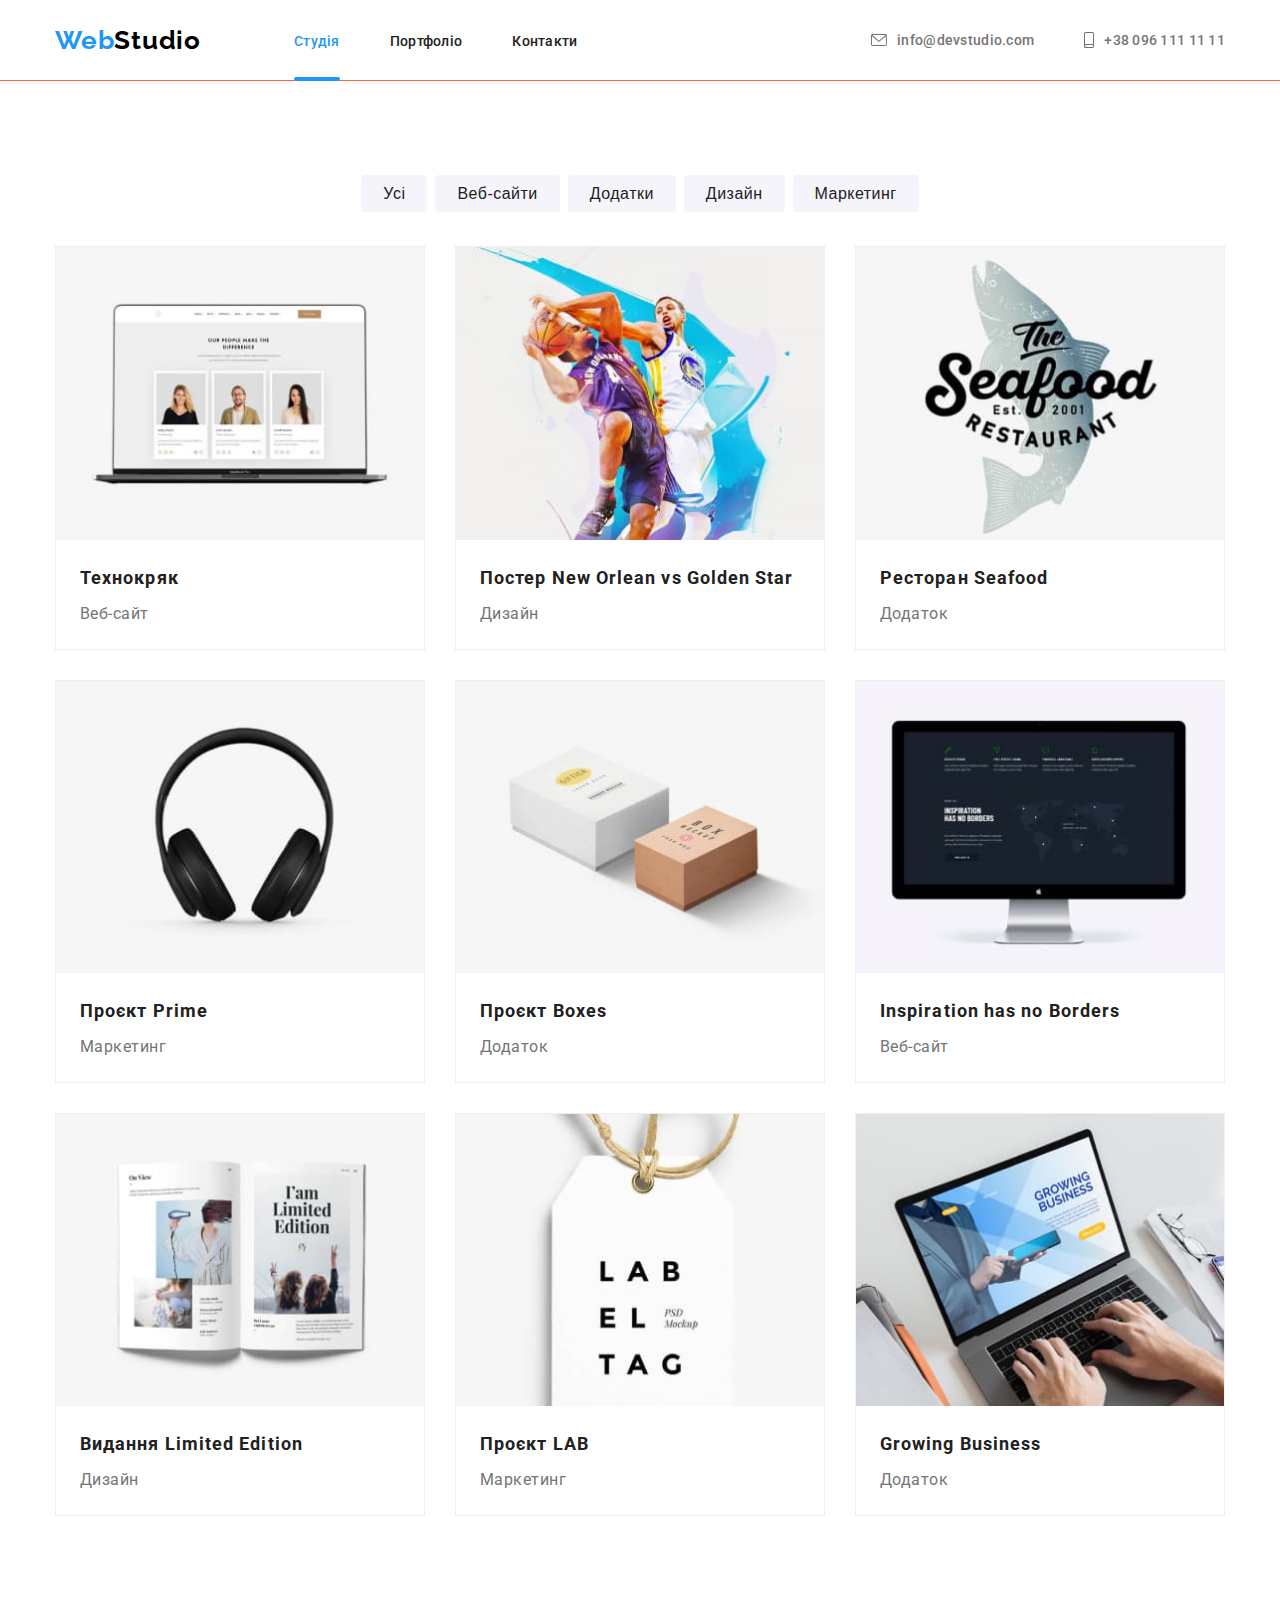
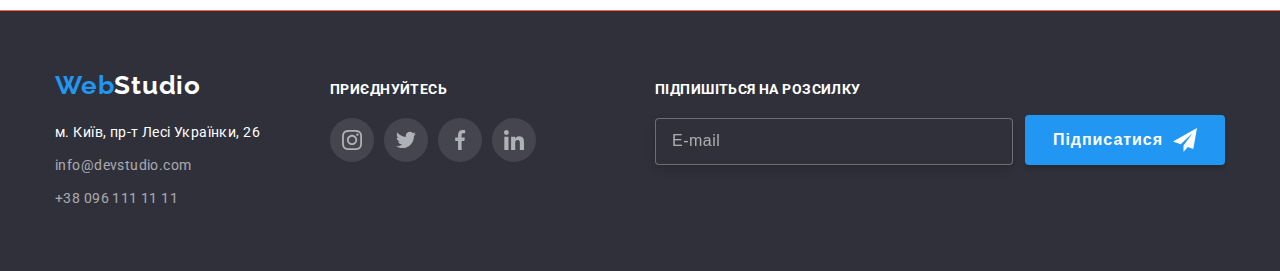
==== commit 4ddac228: "first page" ====
--- a/portfolio.html
+++ b/portfolio.html
@@ -19,10 +19,8 @@
             ><span class="logo-nav">Web</span>Studio</a
           >
           <ul class="nav-list">
-            <li class="nav-items"><a class="nav-link" href="./index.html">Студія</a></li>
-            <li class="nav-items">
-              <a class="nav-link active" href="./portfolio.html">Портфоліо</a>
-            </li>
+            <li class="nav-items"><a class="nav-link active" href="./test.html">Студія</a></li>
+            <li class="nav-items"><a class="nav-link" href="./portfolio.html">Портфоліо</a></li>
             <li class="nav-items"><a class="nav-link" href="">Контакти</a></li>
           </ul>
         </nav>
@@ -30,10 +28,20 @@
         <address class="addres-upper">
           <ul class="addres-list-upper">
             <li class="addres-items-upper">
-              <a class="addres-link-upper" href="mailto:info@devstudio.com">info@devstudio.com</a>
+              <a class="addres-link-upper" href="mailto:info@devstudio.com"
+                ><svg class="svg-addres">
+                  <use href="./img/symbol-defs-addres.svg#icon-konvert1"></use>
+                </svg>
+                info@devstudio.com</a
+              >
             </li>
             <li class="addres-items-upper">
-              <a class="addres-link-upper" href="tel:+380961111111">+38 096 111 11 11</a>
+              <a class="addres-link-upper" href="tel:+380961111111"
+                ><svg class="svg-addres phone-svg">
+                  <use href="./img/symbol-defs-addres.svg#icon-smartphone1"></use>
+                </svg>
+                +38 096 111 11 11</a
+              >
             </li>
           </ul>
         </address>
@@ -148,28 +156,28 @@
             <li class="icon-items">
               <a class="icon-linck" href="">
                 <svg class="icon-svg">
-                  <use href="./img/symbol-defs.svg#icon-instagram-1"></use>
-                </svg>
-              </a>
-            </li>
-            <li class="icon-items">
-              <a class="icon-linck" href="">
-                <svg class="icon-svg">
-                  <use href="./img/symbol-defs.svg#icon-twitter-1"></use>
-                </svg>
-              </a>
-            </li>
-            <li class="icon-items">
-              <a class="icon-linck" href="">
-                <svg class="icon-svg">
-                  <use href="./img/symbol-defs.svg#icon-facebook-1"></use>
-                </svg>
-              </a>
-            </li>
-            <li class="icon-items">
-              <a class="icon-linck" href="">
-                <svg class="icon-svg">
-                  <use href="./img/symbol-defs.svg#icon-linkedin-1"></use>
+                  <use href="./img/symbol-defs-social.svg#icon-instagram-1"></use>
+                </svg>
+              </a>
+            </li>
+            <li class="icon-items">
+              <a class="icon-linck" href="">
+                <svg class="icon-svg">
+                  <use href="./img/symbol-defs-social.svg#icon-twitter-1"></use>
+                </svg>
+              </a>
+            </li>
+            <li class="icon-items">
+              <a class="icon-linck" href="">
+                <svg class="icon-svg">
+                  <use href="./img/symbol-defs-social.svg#icon-facebook-1"></use>
+                </svg>
+              </a>
+            </li>
+            <li class="icon-items">
+              <a class="icon-linck" href="">
+                <svg class="icon-svg">
+                  <use href="./img/symbol-defs-social.svg#icon-linkedin-1"></use>
                 </svg>
               </a>
             </li>
@@ -181,7 +189,12 @@
             <label class="label-form" for="mail">Підпишіться на розсилку</label>
             <input class="input-form" type="email" name="mail" id="mail" placeholder="E-mail" />
           </div>
-          <button class="form-btn" type="submit">Підписатися</button>
+          <button class="form-btn" type="submit">
+            Підписатися
+            <svg width="24px" height="24px">
+              <use href="./img/symbol-defs-clients.svg#icon-benefitsplain"></use>
+            </svg>
+          </button>
         </div>
       </div>
     </footer>
--- a/css/style.css
+++ b/css/style.css
@@ -113,6 +113,19 @@
   display: flex;
   gap: 50px;
 }
+.svg-addres:hover {
+  color: var(--main-color);
+}
+.svg-addres {
+  margin-right: 10px;
+  width: 16px;
+  height: 12px;
+  fill: currentColor;
+}
+.phone-svg {
+  height: 16px;
+  width: 10px;
+}
 
 .nav-link {
   position: relative;
@@ -161,6 +174,8 @@
 }
 
 .addres-link-upper {
+  display: flex;
+  align-items: center;
   text-decoration: none;
   font-style: normal;
   font-weight: 500;
@@ -225,10 +240,38 @@
   padding-top: 94px;
   padding-bottom: 94px;
 }
-
+.benefits-items {
+  width: 270px;
+}
 .benefits-list {
   display: flex;
   gap: 30px;
+} 
+.svg_wrapper {
+  padding: 25px 100px;
+  width: 100%;
+  background: var(--bg-team-color);
+}
+.benefits-svg {
+  width: 70px;
+  height: 70px;
+}
+.benefits-header {
+  margin-top: 30px;
+  font-weight: 700;
+  font-size: 14px;
+  line-height: 1.2;
+  letter-spacing: 0.03em;
+  text-transform: uppercase;
+  color: #212121;
+}
+.benfits-txt {
+  margin-top: 10px;
+  font-weight: 400;
+  font-size: 14px;
+  line-height: 1.7;
+  letter-spacing: 0.03em;
+  color: var(--sub-text-color);
 }
 
 /* activity */
@@ -249,6 +292,26 @@
 .activity-list {
   display: flex;
   gap: 30px;
+}
+.activity-items {
+  position: relative;
+}
+
+.activity-subheader-wrapper{
+  bottom: 0;
+  width: 100%;
+  padding: 27px;
+  position: absolute;
+  background: rgba(47, 48, 58, 0.8);
+}
+.activity-subheader {
+  font-weight: 700;
+  font-size: 14px;
+  line-height: 1.2;
+  text-align: center;
+  letter-spacing: 0.03em;
+  text-transform: uppercase;
+  color: var(--white-main-color);
 }
 
 .activity-img {
@@ -331,7 +394,7 @@
   height: 44px;
   border-radius: 50%;
   color: var(--icon-colr);
-  /* background-color: var(--white-main-color); */
+  
 }
 .icon-linck:focus,
 .icon-linck:hover {
@@ -342,6 +405,46 @@
 .icon-svg {
   width: 20px;
   height: 20px;
+  fill: currentColor;
+}
+
+
+/* CLIENTS */
+.sectio-clients {
+  padding-top: 94px;
+  padding-bottom: 94px;
+}
+.clients-header {
+  font-weight: 700;
+  font-size: 36px;
+  line-height: 1.2;
+  text-align: center;
+  letter-spacing: 0.03em;
+  color: var(--main-text-color);
+}
+.clients-list {
+  margin-top: 50px;
+  display: flex;
+  justify-content: center;
+  gap: 30px;
+}
+.clients-link{
+  padding: 16px 32px;
+  display: flex;
+  justify-content: center;
+  align-items: center;
+  outline: 1px solid #AFB1B8;
+  border-radius: 4px;
+  color: var(--icon-colr);
+}
+.clients-link:focus,
+.clients-link:hover {
+  outline: 1px solid #2196F3;
+  color: var(--main-color);
+}
+.clients-svg {
+  width: 105px;
+  height: 60px;
   fill: currentColor;
 }
 
@@ -355,7 +458,7 @@
 }
 .footer-container {
   display: flex;
-  align-items: center;
+  align-items: baseline;
 }
 
 .logo-footer {
@@ -470,6 +573,10 @@
 }
 
 .form-btn {
+  display: inline-flex;
+  align-items:center;
+  justify-content: center;
+  gap: 10px;
   width: 200px;
   height: 50px;
   background: var(--main-color);
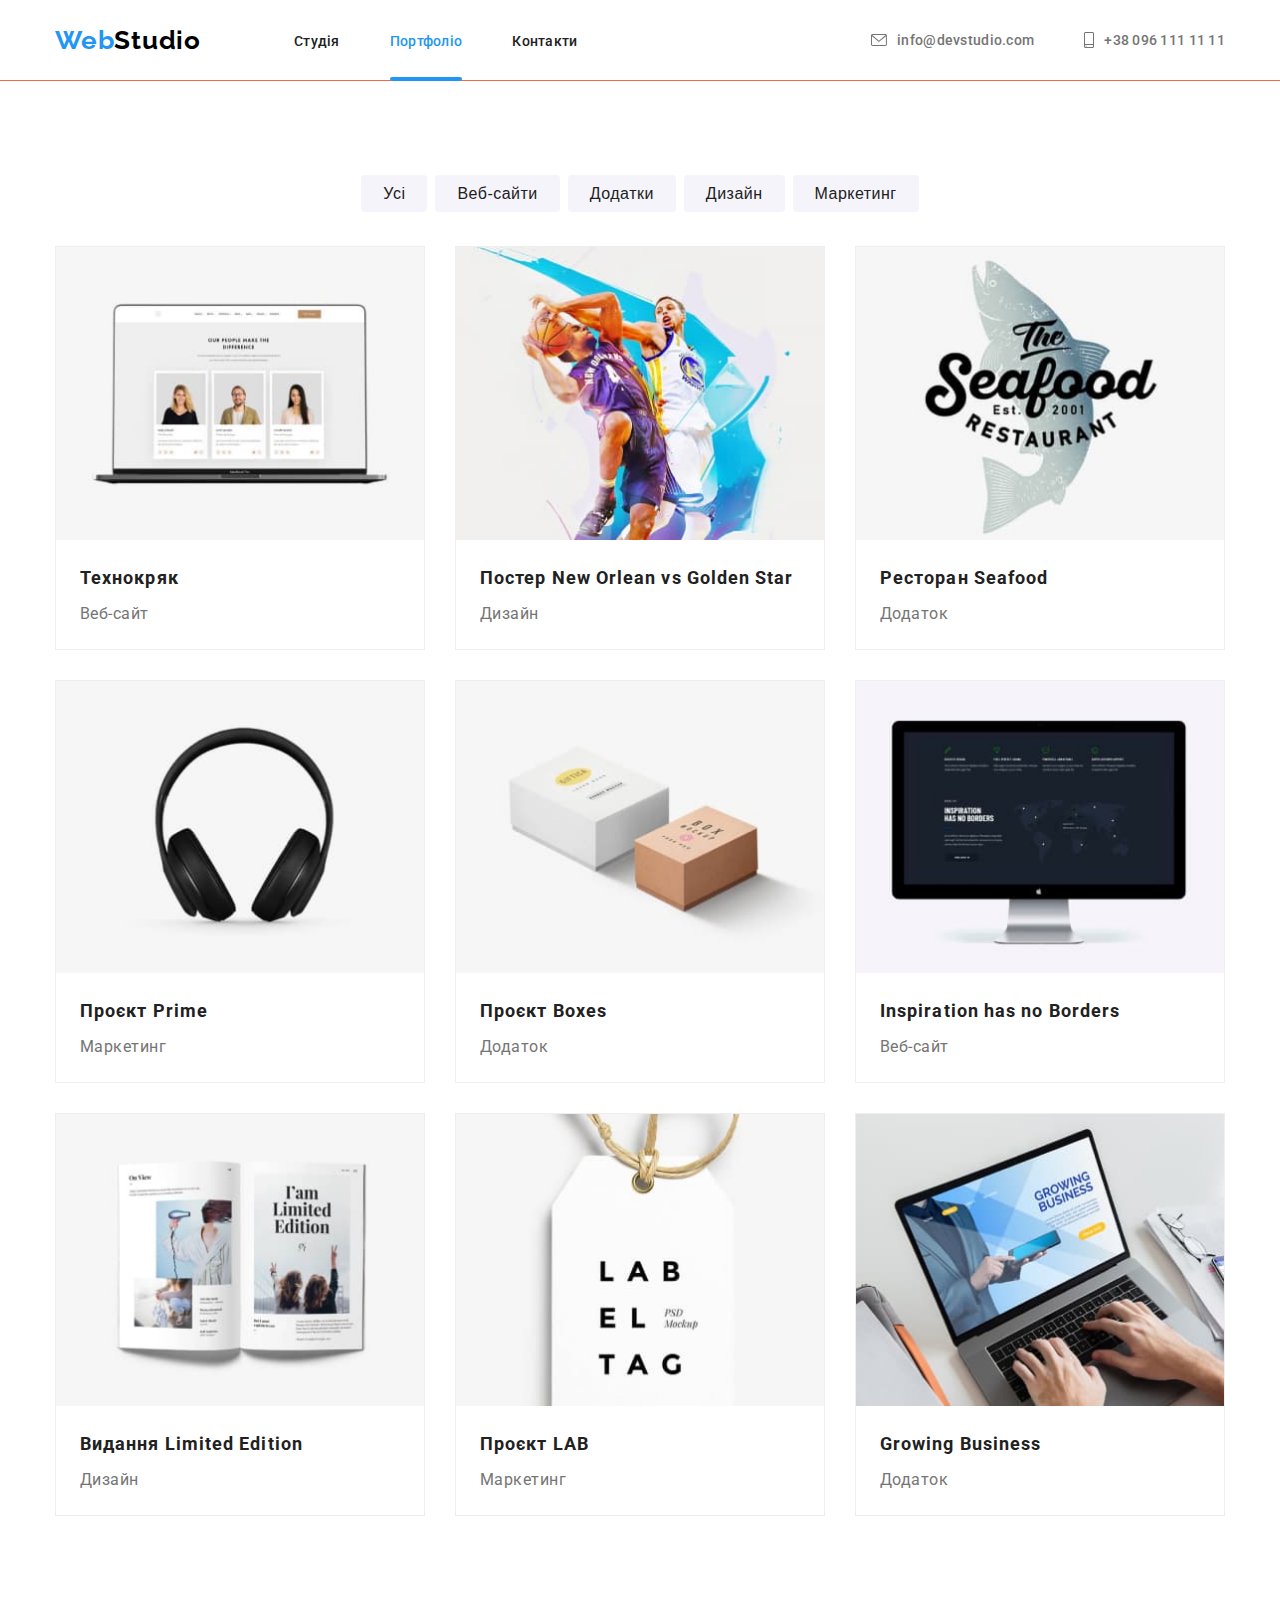
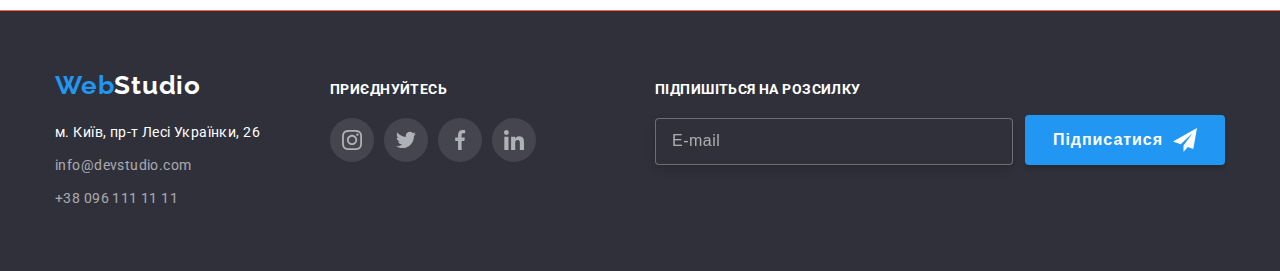
==== commit d47fbcec: "first page done" ====
--- a/portfolio.html
+++ b/portfolio.html
@@ -15,12 +15,12 @@
     <header>
       <div class="container upper-flex-container">
         <nav class="navigation">
-          <a class="logo-header" href="./test.html" lang="en"
+          <a class="logo-header" href="./index.html" lang="en"
             ><span class="logo-nav">Web</span>Studio</a
           >
           <ul class="nav-list">
-            <li class="nav-items"><a class="nav-link active" href="./test.html">Студія</a></li>
-            <li class="nav-items"><a class="nav-link" href="./portfolio.html">Портфоліо</a></li>
+            <li class="nav-items"><a class="nav-link" href="./index.html">Студія</a></li>
+            <li class="nav-items"><a class="nav-link active" href="./portfolio.html">Портфоліо</a></li>
             <li class="nav-items"><a class="nav-link" href="">Контакти</a></li>
           </ul>
         </nav>
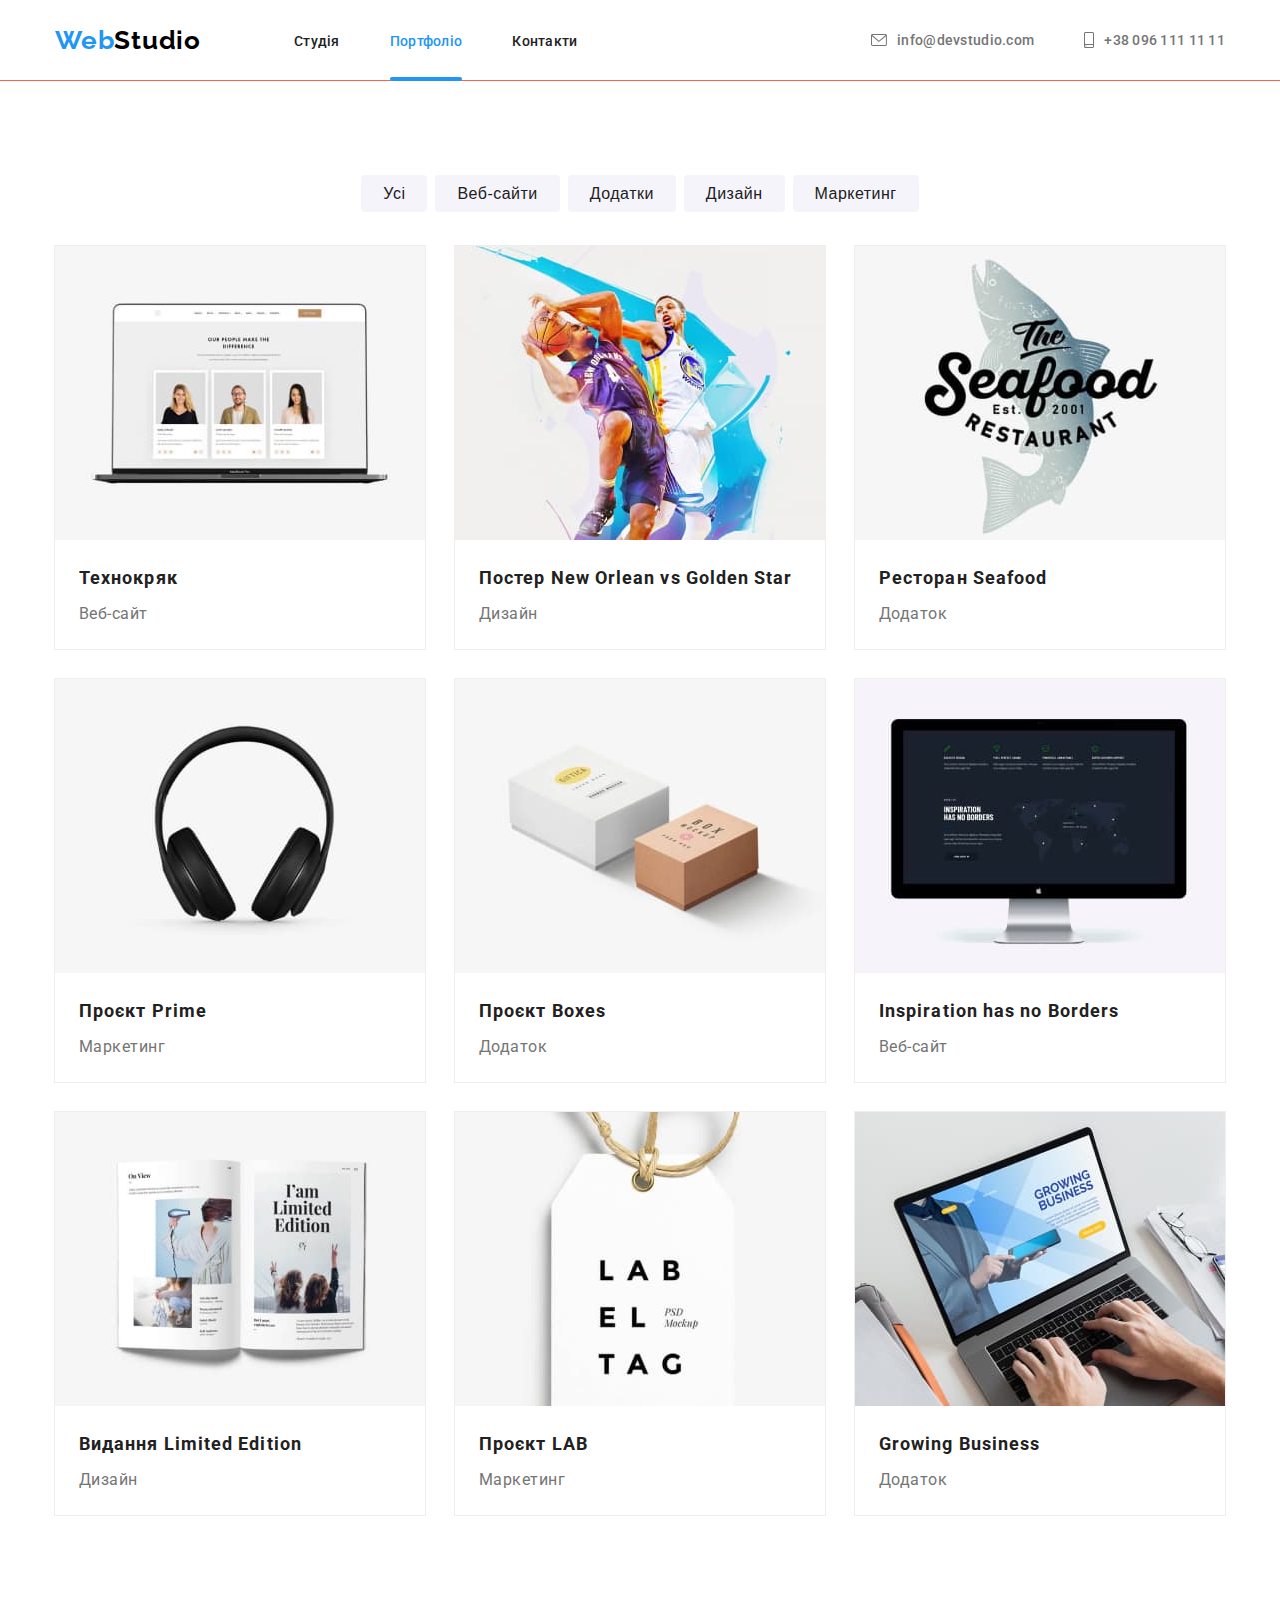
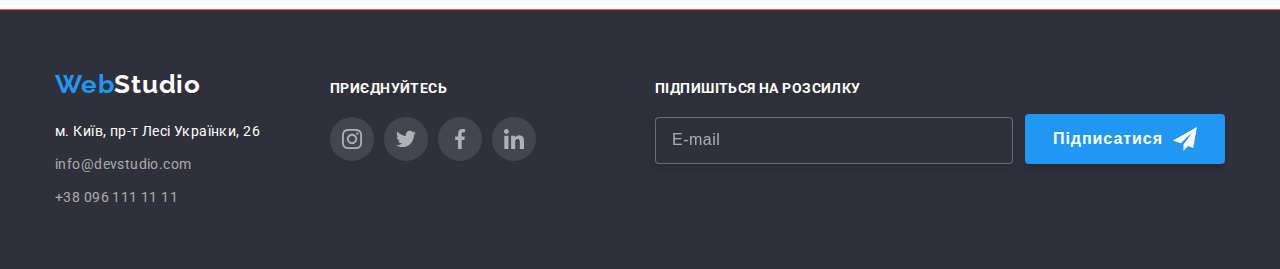
==== commit 2b7a5fc7: "transform" ====
--- a/portfolio.html
+++ b/portfolio.html
@@ -20,7 +20,9 @@
           >
           <ul class="nav-list">
             <li class="nav-items"><a class="nav-link" href="./index.html">Студія</a></li>
-            <li class="nav-items"><a class="nav-link active" href="./portfolio.html">Портфоліо</a></li>
+            <li class="nav-items">
+              <a class="nav-link active" href="./portfolio.html">Портфоліо</a>
+            </li>
             <li class="nav-items"><a class="nav-link" href="">Контакти</a></li>
           </ul>
         </nav>
@@ -61,67 +63,148 @@
 
           <ul class="cards-list">
             <li class="cards-items">
-              <img class="cards-img" src="./img/tehnokrak(1).jpg" alt="" width="370" />
-              <div class="cards-wrapper">
-                <h2 class="cards-header">Технокряк</h2>
-                <p class="cards-txt">Веб-сайт</p>
-              </div>
-            </li>
-            <li class="cards-items">
-              <img class="cards-img" src="./img/design(1).jpg" alt="" width="370" />
-              <div class="cards-wrapper">
-                <h2 class="cards-header">Постер New Orlean vs Golden Star</h2>
-                <p class="cards-txt">Дизайн</p>
-              </div>
-            </li>
-            <li class="cards-items">
-              <img class="cards-img" src="./img/app(1).jpg" alt="" width="370" />
-              <div class="cards-wrapper">
-                <h2 class="cards-header">Ресторан Seafood</h2>
-                <p class="cards-txt">Додаток</p>
-              </div>
-            </li>
-            <li class="cards-items">
-              <img class="cards-img" src="./img/marketin(1).jpg" alt="" width="370" />
-              <div class="cards-wrapper">
-                <h2 class="cards-header">Проєкт Prime</h2>
-                <p class="cards-txt">Маркетинг</p>
-              </div>
-            </li>
-            <li class="cards-items">
-              <img class="cards-img" src="./img/box(1).jpg" alt="" width="370" />
-              <div class="cards-wrapper">
-                <h2 class="cards-header">Проєкт Boxes</h2>
-                <p class="cards-txt">Додаток</p>
-              </div>
-            </li>
-            <li class="cards-items">
-              <img class="cards-img" src="./img/web-site(1).jpg" alt="" width="370" />
-              <div class="cards-wrapper">
-                <h2 class="cards-header">Inspiration has no Borders</h2>
-                <p class="cards-txt">Веб-сайт</p>
-              </div>
-            </li>
-            <li class="cards-items">
-              <img class="cards-img" src="./img/book(1).jpg" alt="" width="370" />
-              <div class="cards-wrapper">
-                <h2 class="cards-header">Видання Limited Edition</h2>
-                <p class="cards-txt">Дизайн</p>
-              </div>
-            </li>
-            <li class="cards-items">
-              <img class="cards-img" src="./img/proj(1).jpg" alt="" width="370" />
-              <div class="cards-wrapper">
-                <h2 class="cards-header">Проєкт LAB</h2>
-                <p class="cards-txt">Маркетинг</p>
-              </div>
-            </li>
-            <li class="cards-items">
-              <img class="cards-img" src="./img/laptop(1).jpg" alt="" width="370" />
-              <div class="cards-wrapper">
-                <h2 class="cards-header">Growing Business</h2>
-                <p class="cards-txt">Додаток</p>
-              </div>
+              <a class="cards-link" href="">
+                <div class="background-wrapper">
+                  <img class="cards-img" src="./img/tehnokrak(1).jpg" alt="" width="370" />
+                  <div class="cards-transparent-box">
+                    Ресурс пропонує комплексні пропозиції з різним рівнем функціоналу та сервісів.
+                    Все це дозволить відвідувачу отримати вичерпні відомості про компанію чи
+                    приватну особу.
+                  </div>
+                </div>
+                <div class="cards-wrapper">
+                  <h2 class="cards-header">Технокряк</h2>
+                  <p class="cards-txt">Веб-сайт</p>
+                </div>
+              </a>
+            </li>
+            <li class="cards-items">
+              <a class="cards-link" href="">
+                <div class="background-wrapper">
+                  <img class="cards-img" src="./img/design(1).jpg" alt="" width="370" />
+                  <div class="cards-transparent-box">
+                    Ресурс пропонує комплексні пропозиції з різним рівнем функціоналу та сервісів.
+                    Все це дозволить відвідувачу отримати вичерпні відомості про компанію чи
+                    приватну особу.
+                  </div>
+                </div>
+                <div class="cards-wrapper">
+                  <h2 class="cards-header">Постер New Orlean vs Golden Star</h2>
+                  <p class="cards-txt">Дизайн</p>
+                </div>
+              </a>
+            </li>
+            <li class="cards-items">
+              <a class="cards-link" href="">
+                <div class="background-wrapper">
+                  <img class="cards-img" src="./img/app(1).jpg" alt="" width="370" />
+                  <div class="cards-transparent-box">
+                    Ресурс пропонує комплексні пропозиції з різним рівнем функціоналу та сервісів.
+                    Все це дозволить відвідувачу отримати вичерпні відомості про компанію чи
+                    приватну особу.
+                  </div>
+                </div>
+                <div class="cards-wrapper">
+                  <h2 class="cards-header">Ресторан Seafood</h2>
+                  <p class="cards-txt">Додаток</p>
+                </div>
+              </a>
+            </li>
+            <li class="cards-items">
+              <a class="cards-link" href="">
+                <div class="background-wrapper">
+                  <img class="cards-img" src="./img/marketin(1).jpg" alt="" width="370" />
+                  <div class="cards-transparent-box">
+                    Ресурс пропонує комплексні пропозиції з різним рівнем функціоналу та сервісів.
+                    Все це дозволить відвідувачу отримати вичерпні відомості про компанію чи
+                    приватну особу.
+                  </div>
+                </div>
+                <div class="cards-wrapper">
+                  <h2 class="cards-header">Проєкт Prime</h2>
+                  <p class="cards-txt">Маркетинг</p>
+                </div>
+              </a>
+            </li>
+            <li class="cards-items">
+              <a class="cards-link" href="">
+                <div class="background-wrapper">
+                  <img class="cards-img" src="./img/box(1).jpg" alt="" width="370" />
+                  <div class="cards-transparent-box">
+                    Ресурс пропонує комплексні пропозиції з різним рівнем функціоналу та сервісів.
+                    Все це дозволить відвідувачу отримати вичерпні відомості про компанію чи
+                    приватну особу.
+                  </div>
+                </div>
+                <div class="cards-wrapper">
+                  <h2 class="cards-header">Проєкт Boxes</h2>
+                  <p class="cards-txt">Додаток</p>
+                </div>
+              </a>
+            </li>
+            <li class="cards-items">
+              <a class="cards-link" href="">
+                <div class="background-wrapper">
+                  <img class="cards-img" src="./img/web-site(1).jpg" alt="" width="370" />
+                  <div class="cards-transparent-box">
+                    Ресурс пропонує комплексні пропозиції з різним рівнем функціоналу та сервісів.
+                    Все це дозволить відвідувачу отримати вичерпні відомості про компанію чи
+                    приватну особу.
+                  </div>
+                </div>
+                <div class="cards-wrapper">
+                  <h2 class="cards-header">Inspiration has no Borders</h2>
+                  <p class="cards-txt">Веб-сайт</p>
+                </div>
+              </a>
+            </li>
+            <li class="cards-items">
+              <a class="cards-link" href="">
+                <div class="background-wrapper">
+                  <img class="cards-img" src="./img/book(1).jpg" alt="" width="370" />
+                  <div class="cards-transparent-box">
+                    Ресурс пропонує комплексні пропозиції з різним рівнем функціоналу та сервісів.
+                    Все це дозволить відвідувачу отримати вичерпні відомості про компанію чи
+                    приватну особу.
+                  </div>
+                </div>
+                <div class="cards-wrapper">
+                  <h2 class="cards-header">Видання Limited Edition</h2>
+                  <p class="cards-txt">Дизайн</p>
+                </div>
+              </a>
+            </li>
+            <li class="cards-items">
+              <a class="cards-link" href="">
+                <div class="background-wrapper">
+                  <img class="cards-img" src="./img/proj(1).jpg" alt="" width="370" />
+                  <div class="cards-transparent-box">
+                    Ресурс пропонує комплексні пропозиції з різним рівнем функціоналу та сервісів.
+                    Все це дозволить відвідувачу отримати вичерпні відомості про компанію чи
+                    приватну особу.
+                  </div>
+                </div>
+                <div class="cards-wrapper">
+                  <h2 class="cards-header">Проєкт LAB</h2>
+                  <p class="cards-txt">Маркетинг</p>
+                </div>
+              </a>
+            </li>
+            <li class="cards-items">
+              <a class="cards-link" href="">
+                <div class="background-wrapper">
+                  <img class="cards-img" src="./img/laptop(1).jpg" alt="" width="370" />
+                  <div class="cards-transparent-box">
+                    Ресурс пропонує комплексні пропозиції з різним рівнем функціоналу та сервісів.
+                    Все це дозволить відвідувачу отримати вичерпні відомості про компанію чи
+                    приватну особу.
+                  </div>
+                </div>
+                <div class="cards-wrapper">
+                  <h2 class="cards-header">Growing Business</h2>
+                  <p class="cards-txt">Додаток</p>
+                </div>
+              </a>
             </li>
           </ul>
         </div>
--- a/css/style.css
+++ b/css/style.css
@@ -138,6 +138,8 @@
   line-height: 1.2;
   letter-spacing: 0.02em;
   color: var(--main-text-color);
+  transition-property: color;
+  transition-duration: 250ms;
 }
 .active::before {
   content:'';
@@ -183,6 +185,8 @@
   line-height: 1.2;
   letter-spacing: 0.02em;
   color: var(--sub-text-color);
+  transition-property: color;
+  transition-duration: 250ms;
 }
 
 .addres-link-upper:focus,
@@ -394,7 +398,6 @@
   height: 44px;
   border-radius: 50%;
   color: var(--icon-colr);
-  
 }
 .icon-linck:focus,
 .icon-linck:hover {
@@ -436,6 +439,8 @@
   outline: 1px solid #AFB1B8;
   border-radius: 4px;
   color: var(--icon-colr);
+  transition-property: color background-color;
+  transition-duration: 250ms;
 }
 .clients-link:focus,
 .clients-link:hover {
@@ -502,6 +507,8 @@
   line-height: 1.7;
   letter-spacing: 0.03em;
   color: var(--footer-addres-color);
+  transition-property: color;
+  transition-duration: 250ms;
 }
 
 .footer-addres-link:focus,
@@ -539,6 +546,9 @@
     border-radius: 50%;
     color: var(--icon-colr);
     background-color: var(--footer-bg-svg);
+
+    transition-property: color background-color;
+    transition-duration: 250ms;
 }
 
 .form-wrapper {
@@ -635,8 +645,65 @@
 }
 
 .cards-items {
-  border: 1px solid #EEEEEE;
+  outline: 1px solid #EEEEEE;
   width: 370px;
+}
+
+
+.cards-link {
+  text-decoration: none;
+}
+.background-wrapper {
+  position: relative;
+}
+
+.cards-transparent-box {
+  position: absolute;
+  top: 0;
+  left: 0;
+  width: 100%;
+  height: 100%;
+  padding: 63px 24px;
+
+  font-weight: 400;
+  font-size: 18px;
+  line-height: 1.5;
+  letter-spacing: 0.03em;
+  color: var(--white-main-color);
+}
+.background-wrapper{
+  position: relative;
+}
+
+.background-wrapper::before {
+  display: inline-block;
+    content: '';
+    position: absolute;
+    bottom: 0;
+    left: 0;
+    width: 100%;
+    height: 100%;
+    background: rgba(33, 150, 243, 0.9);
+    transform: scaleY(0);
+    transition: transform 750ms cubic-bezier(0.4, 0, 0.2, 1);
+    transform-origin: bottom;
+}
+.cards-items:hover .background-wrapper::before {
+  transform: scaleY(1);
+  transition: transform 350ms cubic-bezier(0.4, 0, 0.2, 1);
+}
+.cards-items:hover {
+  box-shadow: 0px 1px 1px rgba(0, 0, 0, 0.12),
+  0px 4px 4px rgba(0, 0, 0, 0.06),
+  1px 4px 6px rgba(0, 0, 0, 0.16);
+}
+
+.cards-transparent-box {
+  transition: opacity 350ms cubic-bezier(0.4, 0, 0.2, 1);
+  opacity: 0;
+}
+.cards-items:hover .cards-transparent-box {
+  opacity: 1;
 }
 
 .cards-wrapper {
